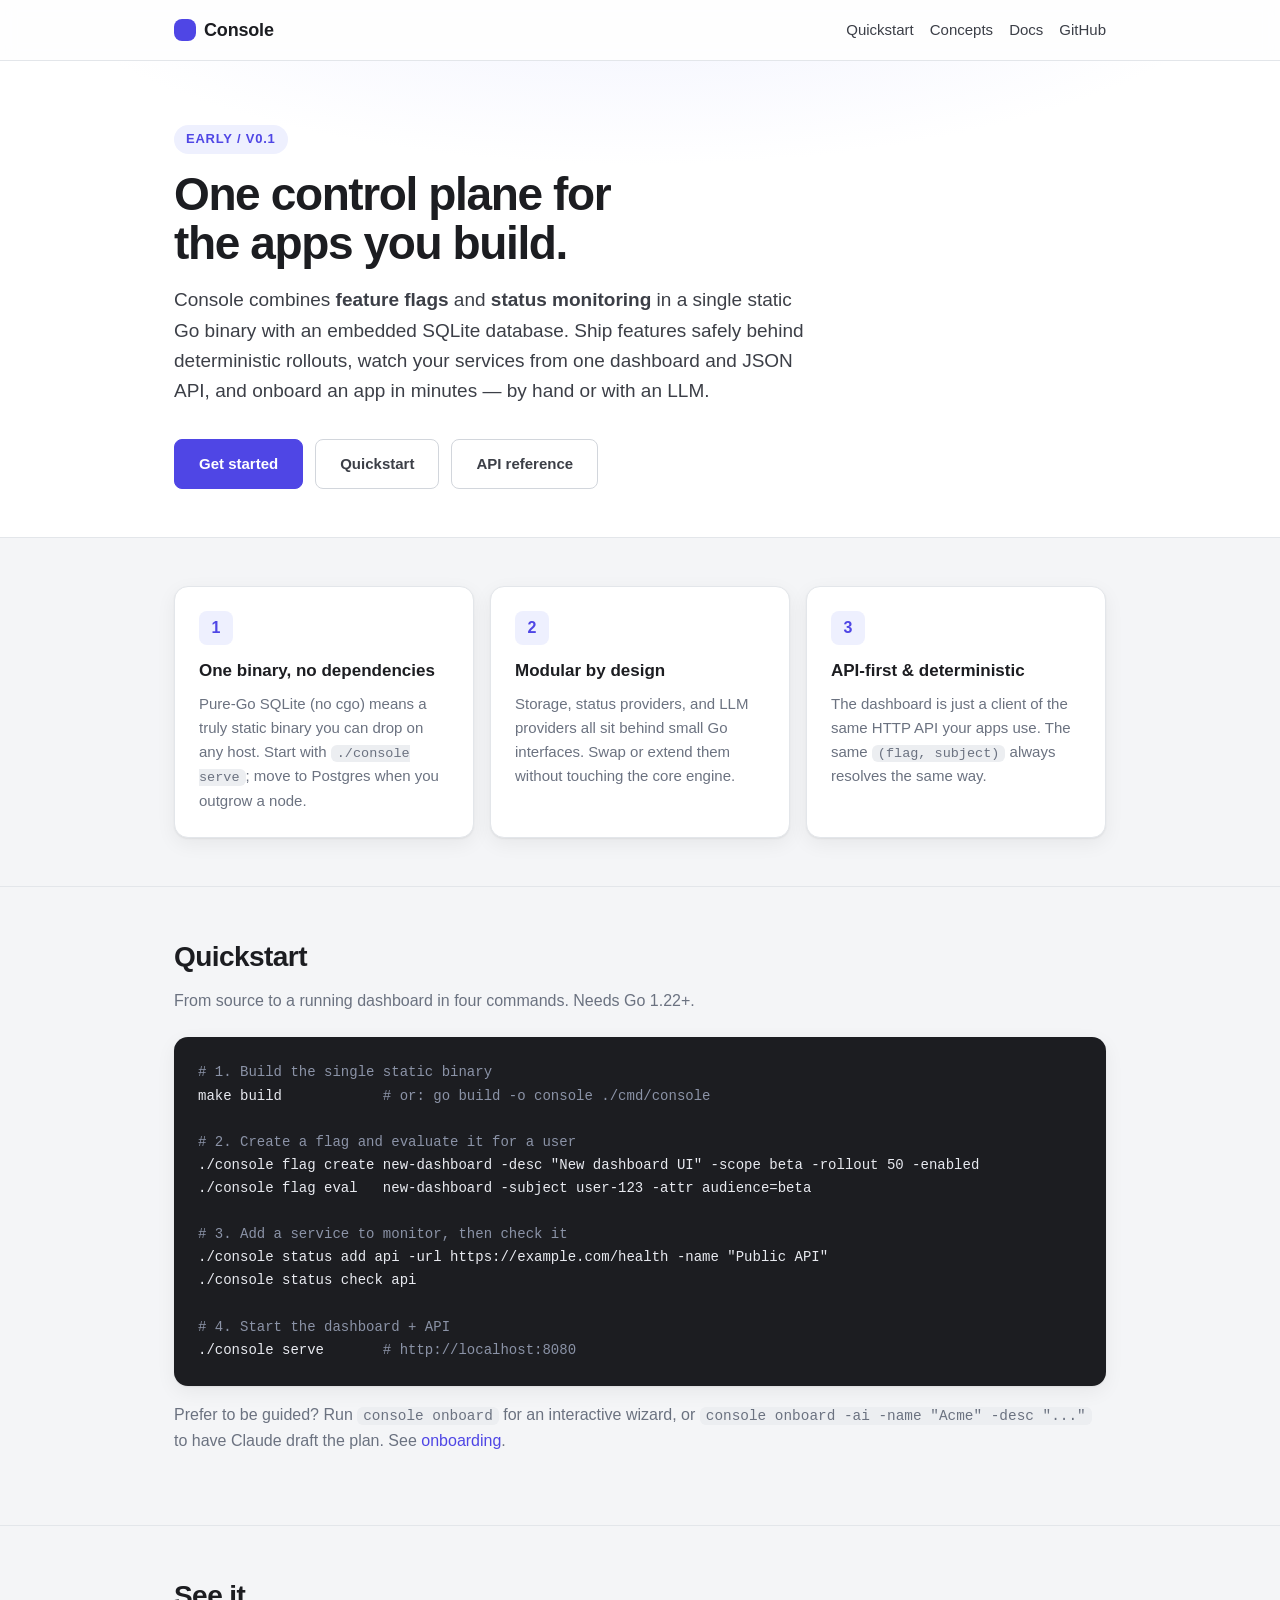
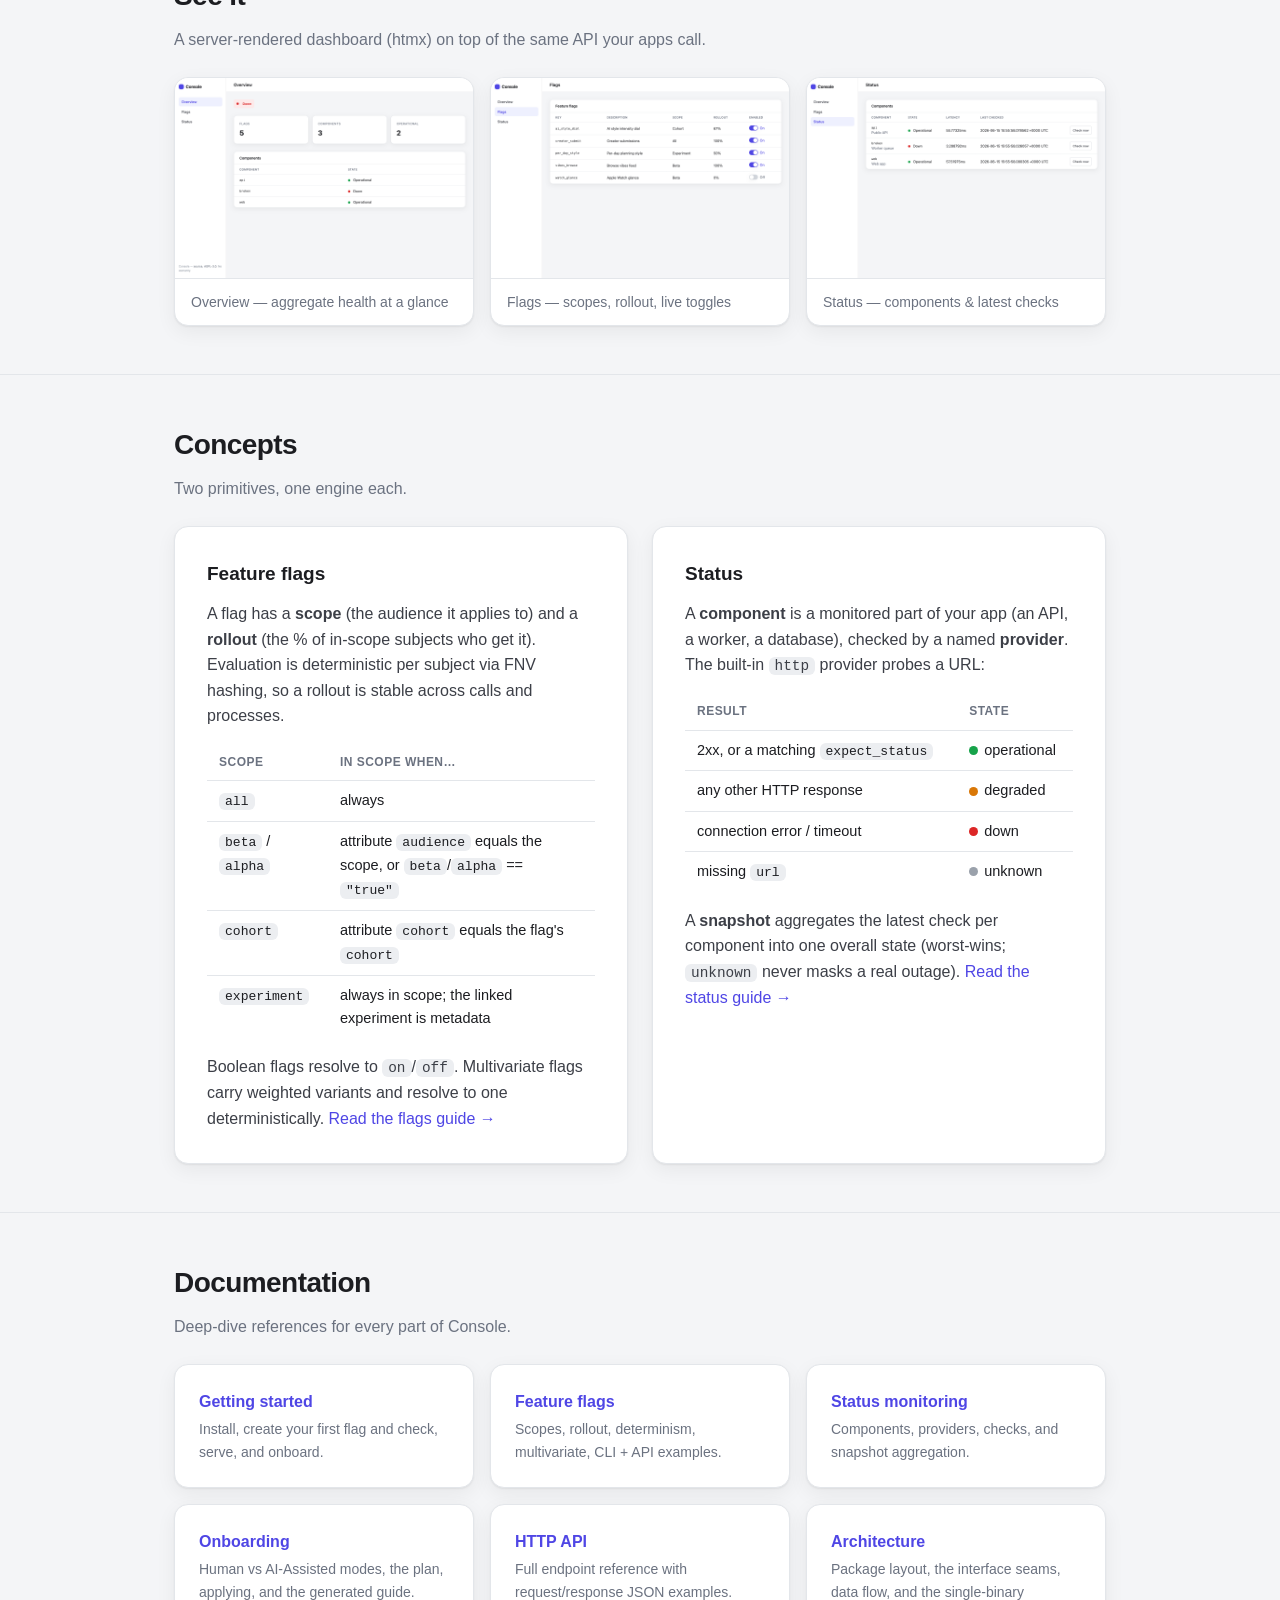
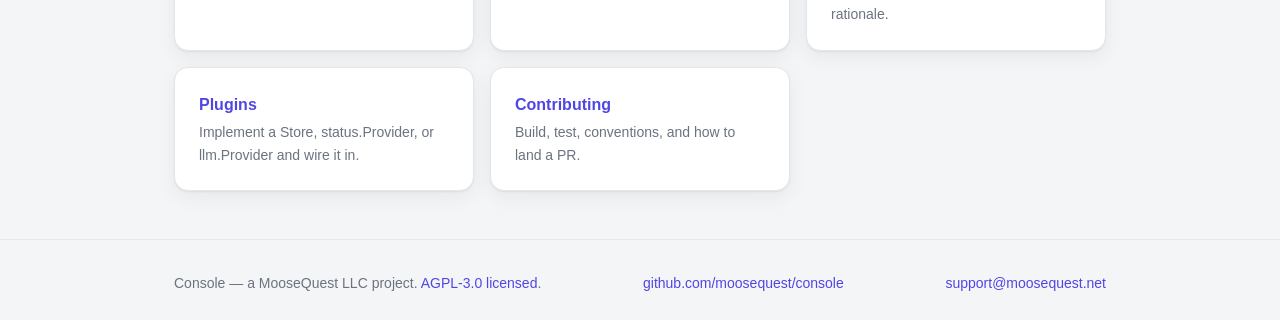
==== docs/index.html @ 2cabd8b0 "Add Heroku/Sentry/webhook/email/OpenAI/Ollama plugins + cross-platform docs Expand the plugin ecosys" ====
<!DOCTYPE html>
<html lang="en">
<head>
  <meta charset="utf-8">
  <meta name="viewport" content="width=device-width, initial-scale=1">
  <title>Console — feature flags + status monitoring in one binary</title>
  <meta name="description" content="Console is a modular, self-hostable Go control plane that combines feature flags and status monitoring in one static binary with embedded SQLite.">
  <link rel="stylesheet" href="assets/docs.css">
</head>
<body>

<header class="topnav">
  <div class="wrap">
    <a class="brand" href="#top"><span class="mark"></span> Console</a>
    <nav>
      <a href="#quickstart">Quickstart</a>
      <a href="#concepts">Concepts</a>
      <a href="#docs">Docs</a>
      <a href="https://github.com/moosequest/console">GitHub</a>
    </nav>
  </div>
</header>

<a id="top"></a>
<section class="hero" style="border-top:none;">
  <div class="wrap">
    <span class="eyebrow">Early / v0.1</span>
    <h1>One control plane for the apps you build.</h1>
    <p class="lede">
      Console combines <strong>feature flags</strong> and <strong>status monitoring</strong> in a single
      static Go binary with an embedded SQLite database. Ship features safely behind deterministic
      rollouts, watch your services from one dashboard and JSON API, and onboard an app in minutes —
      by hand or with an LLM.
    </p>
    <div class="cta">
      <a class="btn primary" href="getting-started.md">Get started</a>
      <a class="btn" href="#quickstart">Quickstart</a>
      <a class="btn" href="api.md">API reference</a>
    </div>
  </div>
</section>

<div class="wrap">
  <div class="props">
    <div class="prop">
      <div class="icon">1</div>
      <h3>One binary, no dependencies</h3>
      <p>Pure-Go SQLite (no cgo) means a truly static binary you can drop on any host. Start with <code>./console serve</code>; move to Postgres when you outgrow a node.</p>
    </div>
    <div class="prop">
      <div class="icon">2</div>
      <h3>Modular by design</h3>
      <p>Storage, status providers, and LLM providers all sit behind small Go interfaces. Swap or extend them without touching the core engine.</p>
    </div>
    <div class="prop">
      <div class="icon">3</div>
      <h3>API-first &amp; deterministic</h3>
      <p>The dashboard is just a client of the same HTTP API your apps use. The same <code>(flag, subject)</code> always resolves the same way.</p>
    </div>
  </div>
</div>

<section id="quickstart">
  <div class="wrap">
    <h2>Quickstart</h2>
    <p class="sub">From source to a running dashboard in four commands. Needs Go 1.22+.</p>
<pre><code><span class="c"># 1. Build the single static binary</span>
make build            <span class="c"># or: go build -o console ./cmd/console</span>

<span class="c"># 2. Create a flag and evaluate it for a user</span>
./console flag create new-dashboard -desc "New dashboard UI" -scope beta -rollout 50 -enabled
./console flag eval   new-dashboard -subject user-123 -attr audience=beta

<span class="c"># 3. Add a service to monitor, then check it</span>
./console status add api -url https://example.com/health -name "Public API"
./console status check api

<span class="c"># 4. Start the dashboard + API</span>
./console serve       <span class="c"># http://localhost:8080</span></code></pre>
    <p class="sub" style="margin-top:var(--c-4);">
      Prefer to be guided? Run <code>console onboard</code> for an interactive wizard, or
      <code>console onboard -ai -name "Acme" -desc "..."</code> to have Claude draft the plan.
      See <a href="onboarding.md">onboarding</a>.
    </p>
  </div>
</section>

<section id="screenshots">
  <div class="wrap">
    <h2>See it</h2>
    <p class="sub">A server-rendered dashboard (htmx) on top of the same API your apps call.</p>
    <div class="shots">
      <figure class="shot" style="margin:0;">
        <img src="assets/overview.png" alt="Console overview dashboard showing the aggregate health snapshot and metrics">
        <figcaption class="cap">Overview — aggregate health at a glance</figcaption>
      </figure>
      <figure class="shot" style="margin:0;">
        <img src="assets/flags.png" alt="Console feature flags page with toggles, scopes, and rollout percentages">
        <figcaption class="cap">Flags — scopes, rollout, live toggles</figcaption>
      </figure>
      <figure class="shot" style="margin:0;">
        <img src="assets/status.png" alt="Console status page listing monitored components and their health states">
        <figcaption class="cap">Status — components &amp; latest checks</figcaption>
      </figure>
    </div>
  </div>
</section>

<section id="concepts">
  <div class="wrap">
    <h2>Concepts</h2>
    <p class="sub">Two primitives, one engine each.</p>
    <div class="concepts">
      <div class="concept">
        <h3>Feature flags</h3>
        <p>
          A flag has a <strong>scope</strong> (the audience it applies to) and a
          <strong>rollout</strong> (the % of in-scope subjects who get it). Evaluation is
          deterministic per subject via FNV hashing, so a rollout is stable across calls and processes.
        </p>
        <table>
          <thead><tr><th>Scope</th><th>In scope when…</th></tr></thead>
          <tbody>
            <tr><td><code>all</code></td><td>always</td></tr>
            <tr><td><code>beta</code> / <code>alpha</code></td><td>attribute <code>audience</code> equals the scope, or <code>beta</code>/<code>alpha</code> == <code>"true"</code></td></tr>
            <tr><td><code>cohort</code></td><td>attribute <code>cohort</code> equals the flag's <code>cohort</code></td></tr>
            <tr><td><code>experiment</code></td><td>always in scope; the linked experiment is metadata</td></tr>
          </tbody>
        </table>
        <p style="margin-top:var(--c-4);margin-bottom:0;">
          Boolean flags resolve to <code>on</code>/<code>off</code>. Multivariate flags carry weighted
          variants and resolve to one deterministically. <a href="flags.md">Read the flags guide →</a>
        </p>
      </div>
      <div class="concept">
        <h3>Status</h3>
        <p>
          A <strong>component</strong> is a monitored part of your app (an API, a worker, a database),
          checked by a named <strong>provider</strong>. The built-in <code>http</code> provider probes a URL:
        </p>
        <table>
          <thead><tr><th>Result</th><th>State</th></tr></thead>
          <tbody>
            <tr><td>2xx, or a matching <code>expect_status</code></td><td><span class="dot op"></span>operational</td></tr>
            <tr><td>any other HTTP response</td><td><span class="dot deg"></span>degraded</td></tr>
            <tr><td>connection error / timeout</td><td><span class="dot down"></span>down</td></tr>
            <tr><td>missing <code>url</code></td><td><span class="dot unk"></span>unknown</td></tr>
          </tbody>
        </table>
        <p style="margin-top:var(--c-4);margin-bottom:0;">
          A <strong>snapshot</strong> aggregates the latest check per component into one overall state
          (worst-wins; <code>unknown</code> never masks a real outage).
          <a href="status.md">Read the status guide →</a>
        </p>
      </div>
    </div>
  </div>
</section>

<section id="docs">
  <div class="wrap">
    <h2>Documentation</h2>
    <p class="sub">Deep-dive references for every part of Console.</p>
    <div class="docgrid">
      <a class="doccard" href="getting-started.md"><h3>Getting started</h3><p>Install, create your first flag and check, serve, and onboard.</p></a>
      <a class="doccard" href="flags.md"><h3>Feature flags</h3><p>Scopes, rollout, determinism, multivariate, CLI + API examples.</p></a>
      <a class="doccard" href="status.md"><h3>Status monitoring</h3><p>Components, providers, checks, and snapshot aggregation.</p></a>
      <a class="doccard" href="onboarding.md"><h3>Onboarding</h3><p>Human vs AI-Assisted modes, the plan, applying, and the generated guide.</p></a>
      <a class="doccard" href="api.md"><h3>HTTP API</h3><p>Full endpoint reference with request/response JSON examples.</p></a>
      <a class="doccard" href="architecture.md"><h3>Architecture</h3><p>Package layout, the interface seams, data flow, and the single-binary rationale.</p></a>
      <a class="doccard" href="plugins.md"><h3>Plugins</h3><p>Implement a Store, status.Provider, or llm.Provider and wire it in.</p></a>
      <a class="doccard" href="../CONTRIBUTING.md"><h3>Contributing</h3><p>Build, test, conventions, and how to land a PR.</p></a>
    </div>
  </div>
</section>

<footer>
  <div class="wrap">
    <span>Console — a MooseQuest LLC project. <a href="https://github.com/moosequest/console/blob/main/LICENSE">AGPL-3.0 licensed</a>.</span>
    <span><a href="https://github.com/moosequest/console">github.com/moosequest/console</a></span>
    <span><a href="mailto:support@moosequest.net">support@moosequest.net</a></span>
  </div>
</footer>

</body>
</html>
---- docs/assets/docs.css ----
/* Console documentation site styles.
   Design tokens mirror internal/web/static/console.css (the app itself), so the
   docs site reads as the same product: neutral canvas, restrained indigo accent. */

:root {
  /* neutral ramp */
  --c-ink:        #1c1d21;
  --c-ink-2:      #3c3f47;
  --c-muted:      #6b7280;
  --c-faint:      #9aa1ab;
  --c-line:       #e3e6ea;
  --c-line-2:     #d2d6dc;
  --c-surface:    #ffffff;
  --c-canvas:     #f4f5f7;
  --c-canvas-2:   #eceef1;

  /* accents — used sparingly */
  --c-primary:    #4f46e5;   /* indigo */
  --c-primary-50: #eef0fe;
  --c-anchor:     #0f766e;   /* teal */
  --c-anchor-50:  #e6f3f1;
  --c-discover:   #d97706;   /* amber */
  --c-discover-50:#fdf3e3;
  --c-danger:     #dc2626;
  --c-ok:         #16a34a;

  /* type */
  --c-font: -apple-system, BlinkMacSystemFont, "SF Pro Text", "Segoe UI", Roboto, Helvetica, Arial, sans-serif;
  --c-mono: ui-monospace, SFMono-Regular, "SF Mono", Menlo, Consolas, monospace;

  /* radii + shadow */
  --c-r-sm: 8px;
  --c-r:    14px;
  --c-r-lg: 22px;
  --c-shadow:    0 1px 2px rgba(16,18,23,.06), 0 6px 20px rgba(16,18,23,.06);
  --c-shadow-lg: 0 10px 40px rgba(16,18,23,.16);

  /* spacing scale */
  --c-1: 4px; --c-2: 8px; --c-3: 12px; --c-4: 16px;
  --c-5: 24px; --c-6: 32px; --c-7: 48px; --c-8: 64px;
}

* { box-sizing: border-box; }

html { scroll-behavior: smooth; }

body {
  margin: 0;
  font-family: var(--c-font);
  color: var(--c-ink);
  background: var(--c-canvas);
  font-size: 16px;
  line-height: 1.6;
  -webkit-font-smoothing: antialiased;
}

a { color: var(--c-primary); text-decoration: none; }
a:hover { text-decoration: underline; }

.wrap { max-width: 980px; margin: 0 auto; padding: 0 var(--c-5); }

/* ---- top nav ---- */

.topnav {
  position: sticky;
  top: 0;
  z-index: 10;
  background: rgba(255,255,255,.86);
  backdrop-filter: saturate(180%) blur(8px);
  border-bottom: 1px solid var(--c-line);
}

.topnav .wrap {
  display: flex;
  align-items: center;
  gap: var(--c-5);
  height: 60px;
}

.brand {
  font-weight: 700;
  font-size: 18px;
  letter-spacing: -0.01em;
  display: flex;
  align-items: center;
  gap: var(--c-2);
  color: var(--c-ink);
}
.brand:hover { text-decoration: none; }

.brand .mark {
  width: 22px;
  height: 22px;
  border-radius: var(--c-r-sm);
  background: var(--c-primary);
}

.topnav nav {
  margin-left: auto;
  display: flex;
  gap: var(--c-4);
  font-size: 15px;
  font-weight: 500;
}
.topnav nav a { color: var(--c-ink-2); }

/* ---- hero ---- */

.hero {
  padding: var(--c-8) 0 var(--c-7);
  border-bottom: 1px solid var(--c-line);
  background:
    radial-gradient(900px 320px at 50% -120px, var(--c-primary-50), transparent 70%),
    var(--c-surface);
}

.hero .eyebrow {
  display: inline-block;
  font-size: 13px;
  font-weight: 600;
  text-transform: uppercase;
  letter-spacing: 0.06em;
  color: var(--c-primary);
  background: var(--c-primary-50);
  padding: var(--c-1) var(--c-3);
  border-radius: 999px;
  margin-bottom: var(--c-4);
}

.hero h1 {
  font-size: 46px;
  line-height: 1.08;
  letter-spacing: -0.03em;
  margin: 0 0 var(--c-4);
  max-width: 18ch;
}

.hero .lede {
  font-size: 19px;
  color: var(--c-ink-2);
  max-width: 60ch;
  margin: 0 0 var(--c-6);
}

.cta {
  display: flex;
  flex-wrap: wrap;
  gap: var(--c-3);
}

.btn {
  display: inline-flex;
  align-items: center;
  gap: var(--c-2);
  padding: var(--c-3) var(--c-5);
  border-radius: var(--c-r-sm);
  font-weight: 600;
  font-size: 15px;
  border: 1px solid var(--c-line-2);
  background: var(--c-surface);
  color: var(--c-ink-2);
  cursor: pointer;
}
.btn:hover { background: var(--c-canvas-2); text-decoration: none; }
.btn.primary { background: var(--c-primary); border-color: var(--c-primary); color: #fff; }
.btn.primary:hover { background: #4338ca; }

/* ---- value props ---- */

.props {
  display: grid;
  grid-template-columns: repeat(auto-fit, minmax(240px, 1fr));
  gap: var(--c-4);
  padding: var(--c-7) 0;
}

.prop {
  background: var(--c-surface);
  border: 1px solid var(--c-line);
  border-radius: var(--c-r);
  box-shadow: var(--c-shadow);
  padding: var(--c-5);
}
.prop h3 { margin: 0 0 var(--c-2); font-size: 17px; }
.prop p { margin: 0; color: var(--c-muted); font-size: 15px; }
.prop .icon {
  width: 34px; height: 34px;
  border-radius: var(--c-r-sm);
  background: var(--c-primary-50);
  color: var(--c-primary);
  display: grid; place-items: center;
  font-weight: 700;
  margin-bottom: var(--c-3);
}

/* ---- section scaffolding ---- */

section { padding: var(--c-7) 0; border-top: 1px solid var(--c-line); }
section > .wrap > h2 {
  font-size: 28px;
  letter-spacing: -0.02em;
  margin: 0 0 var(--c-2);
}
section > .wrap > .sub {
  color: var(--c-muted);
  margin: 0 0 var(--c-5);
  font-size: 16px;
}

/* ---- code blocks ---- */

pre {
  background: var(--c-ink);
  color: #e8eaf0;
  border-radius: var(--c-r);
  padding: var(--c-5);
  overflow-x: auto;
  font-family: var(--c-mono);
  font-size: 14px;
  line-height: 1.65;
  box-shadow: var(--c-shadow);
}
pre .c { color: #8b93a7; }      /* comment */
pre .p { color: #a5b4fc; }      /* prompt / accent */
code {
  font-family: var(--c-mono);
  font-size: 0.9em;
  background: var(--c-canvas-2);
  padding: 1px 6px;
  border-radius: 6px;
}
pre code { background: none; padding: 0; font-size: inherit; }

/* ---- screenshots ---- */

.shots {
  display: grid;
  grid-template-columns: repeat(3, 1fr);
  gap: var(--c-4);
}
.shot {
  background: var(--c-surface);
  border: 1px solid var(--c-line);
  border-radius: var(--c-r);
  box-shadow: var(--c-shadow);
  overflow: hidden;
}
.shot img { display: block; width: 100%; height: auto; border-bottom: 1px solid var(--c-line); }
.shot .cap { padding: var(--c-3) var(--c-4); font-size: 14px; color: var(--c-muted); }

/* ---- concept cards ---- */

.concepts { display: grid; grid-template-columns: 1fr 1fr; gap: var(--c-5); }
.concept {
  background: var(--c-surface);
  border: 1px solid var(--c-line);
  border-radius: var(--c-r);
  box-shadow: var(--c-shadow);
  padding: var(--c-6);
}
.concept h3 { margin: 0 0 var(--c-3); font-size: 19px; }
.concept p { color: var(--c-ink-2); margin: 0 0 var(--c-4); }

table {
  width: 100%;
  border-collapse: collapse;
  font-size: 14.5px;
}
th, td {
  text-align: left;
  padding: var(--c-2) var(--c-3);
  border-bottom: 1px solid var(--c-line);
  vertical-align: top;
}
th {
  color: var(--c-muted);
  font-size: 12px;
  text-transform: uppercase;
  letter-spacing: 0.04em;
  font-weight: 600;
}
tr:last-child td { border-bottom: none; }

.dot { display:inline-block; width:9px; height:9px; border-radius:50%; margin-right:6px; vertical-align: middle; }
.dot.op { background: var(--c-ok); }
.dot.deg { background: var(--c-discover); }
.dot.down { background: var(--c-danger); }
.dot.unk { background: var(--c-faint); }

/* ---- docs / TOC grid ---- */

.docgrid {
  display: grid;
  grid-template-columns: repeat(auto-fit, minmax(260px, 1fr));
  gap: var(--c-4);
}
.doccard {
  display: block;
  background: var(--c-surface);
  border: 1px solid var(--c-line);
  border-radius: var(--c-r);
  box-shadow: var(--c-shadow);
  padding: var(--c-5);
  color: var(--c-ink);
}
.doccard:hover { border-color: var(--c-primary); text-decoration: none; box-shadow: var(--c-shadow-lg); }
.doccard h3 { margin: 0 0 var(--c-1); font-size: 16px; color: var(--c-primary); }
.doccard p { margin: 0; color: var(--c-muted); font-size: 14px; }

/* ---- footer ---- */

footer {
  border-top: 1px solid var(--c-line);
  padding: var(--c-6) 0;
  color: var(--c-muted);
  font-size: 14px;
}
footer .wrap { display: flex; justify-content: space-between; flex-wrap: wrap; gap: var(--c-3); }

@media (max-width: 760px) {
  .hero h1 { font-size: 34px; }
  .shots { grid-template-columns: 1fr; }
  .concepts { grid-template-columns: 1fr; }
  .topnav nav { display: none; }
}
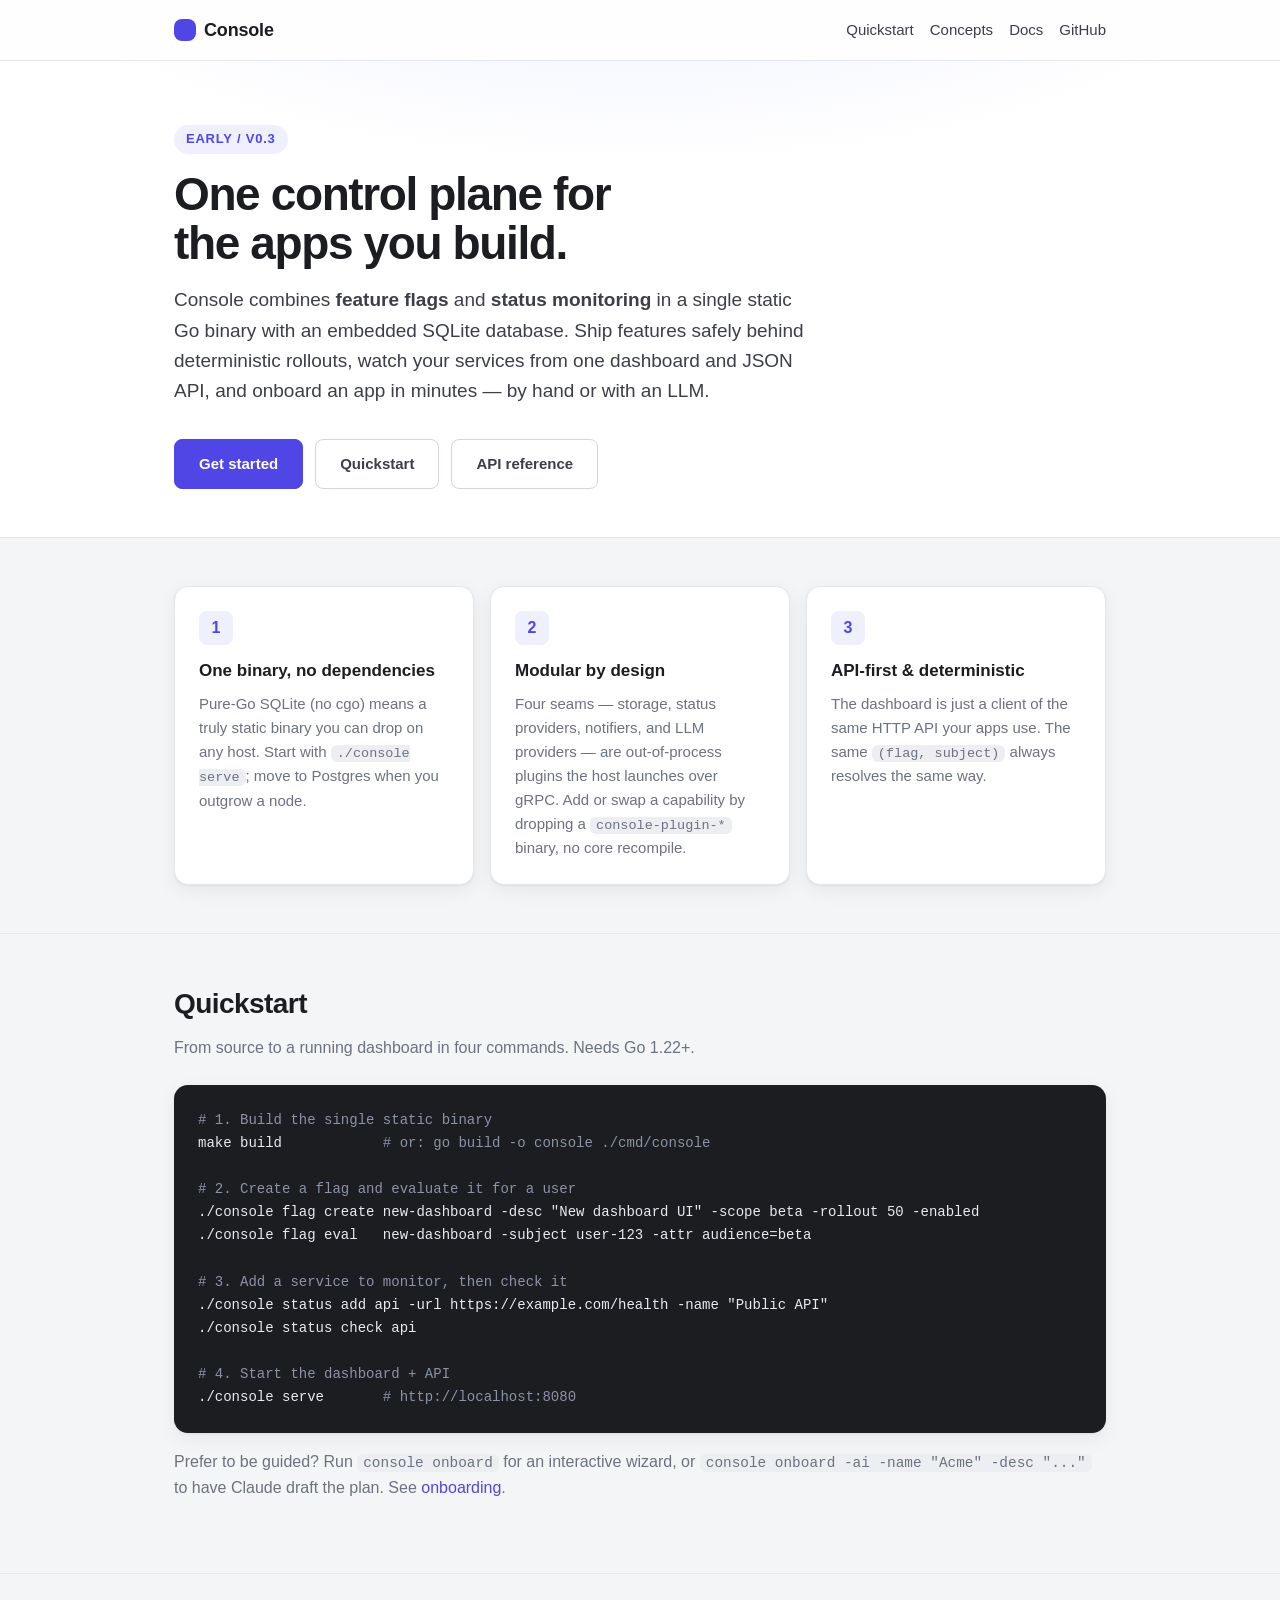
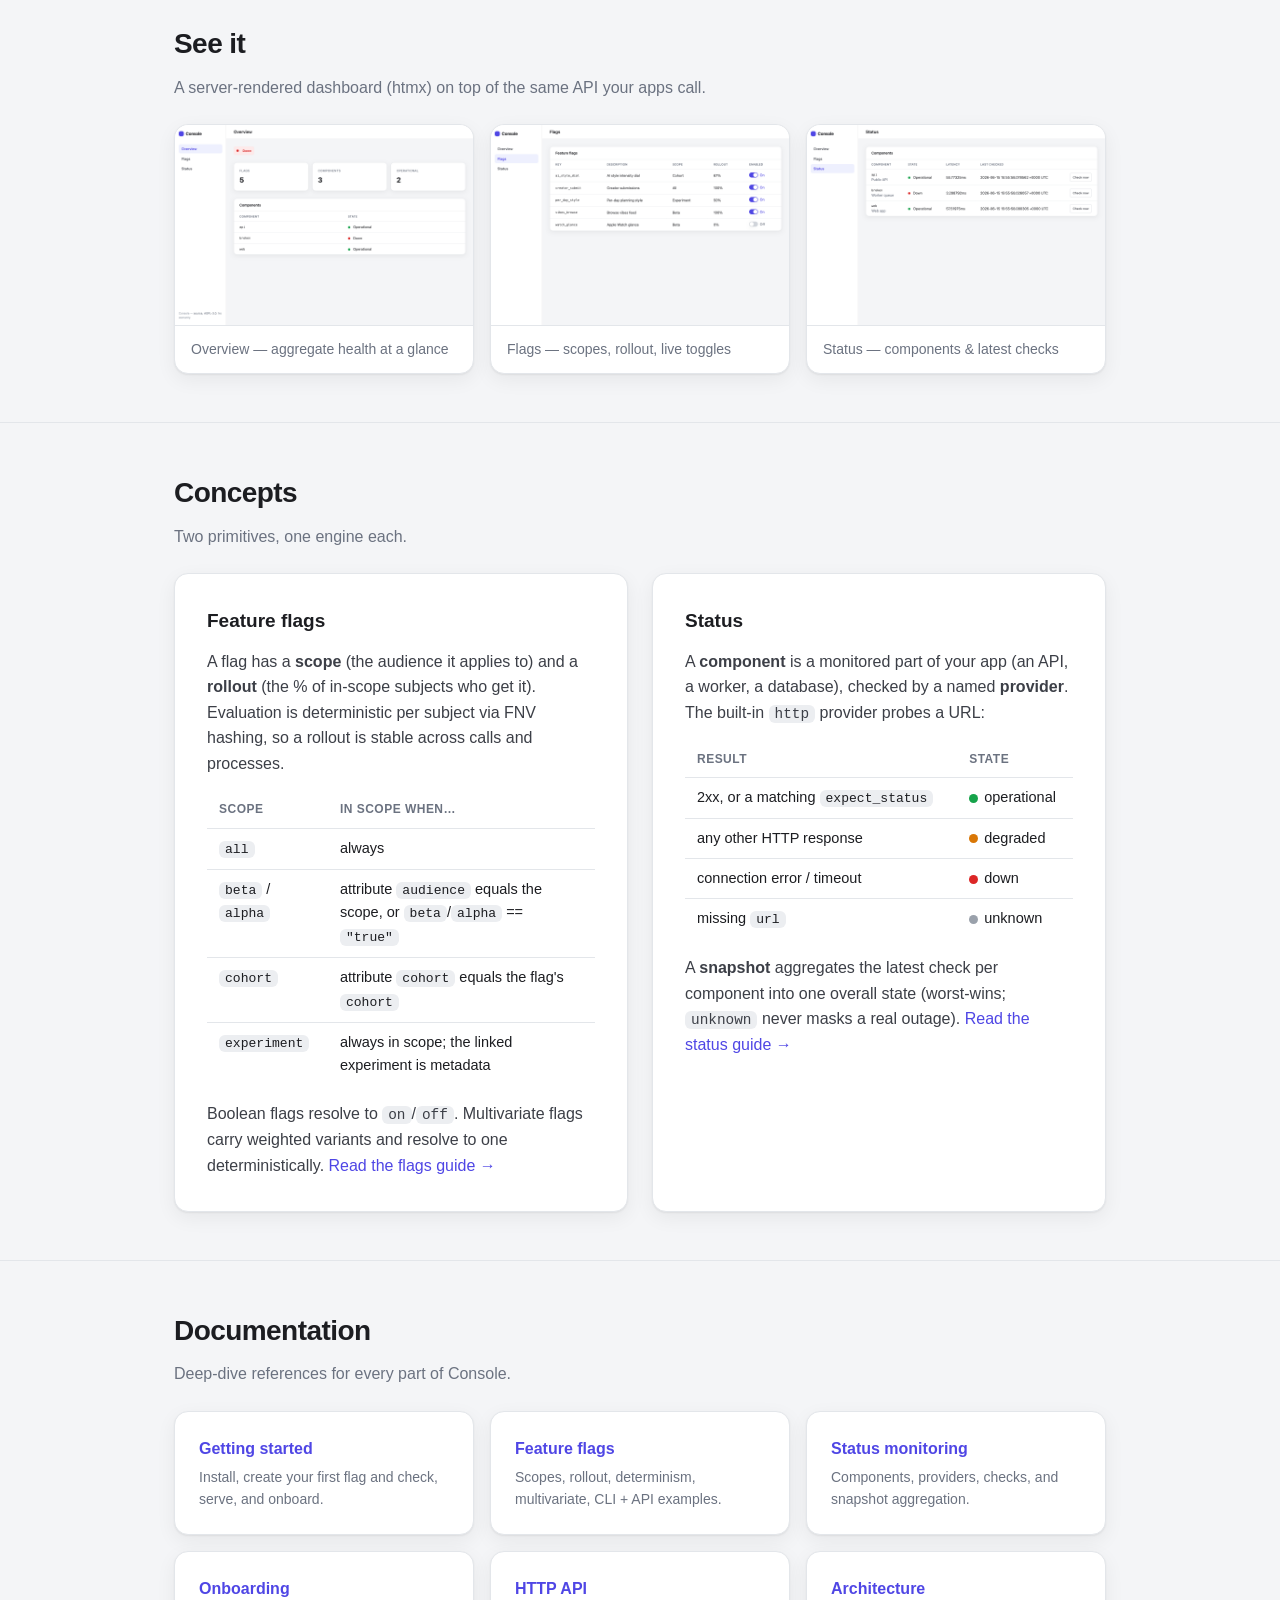
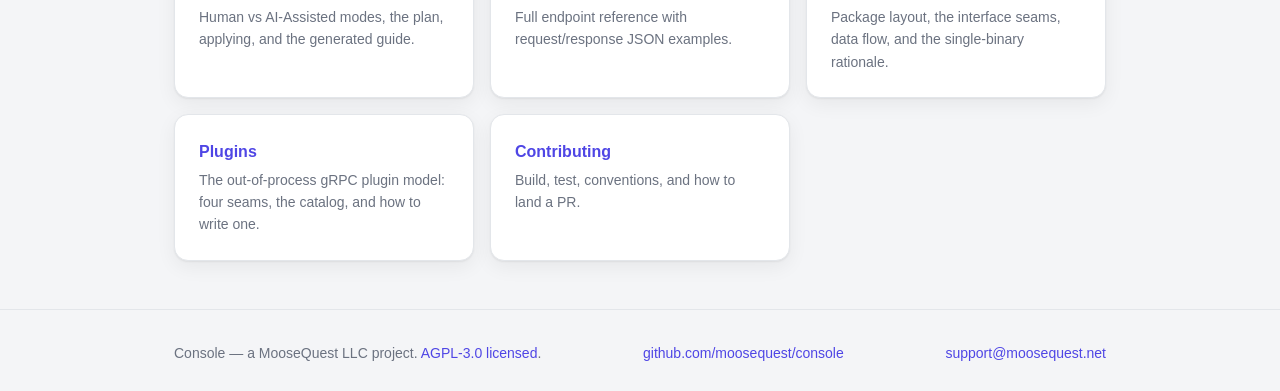
==== commit 6aafbd36: "v0.3.1: cleanup, version fix, security header, Go floor, action bumps - main: accurate version (stam" ====
--- a/docs/index.html
+++ b/docs/index.html
@@ -24,7 +24,7 @@
 <a id="top"></a>
 <section class="hero" style="border-top:none;">
   <div class="wrap">
-    <span class="eyebrow">Early / v0.1</span>
+    <span class="eyebrow">Early / v0.3</span>
     <h1>One control plane for the apps you build.</h1>
     <p class="lede">
       Console combines <strong>feature flags</strong> and <strong>status monitoring</strong> in a single
@@ -50,7 +50,7 @@
     <div class="prop">
       <div class="icon">2</div>
       <h3>Modular by design</h3>
-      <p>Storage, status providers, and LLM providers all sit behind small Go interfaces. Swap or extend them without touching the core engine.</p>
+      <p>Four seams — storage, status providers, notifiers, and LLM providers — are out-of-process plugins the host launches over gRPC. Add or swap a capability by dropping a <code>console-plugin-*</code> binary, no core recompile.</p>
     </div>
     <div class="prop">
       <div class="icon">3</div>
@@ -168,7 +168,7 @@
       <a class="doccard" href="onboarding.md"><h3>Onboarding</h3><p>Human vs AI-Assisted modes, the plan, applying, and the generated guide.</p></a>
       <a class="doccard" href="api.md"><h3>HTTP API</h3><p>Full endpoint reference with request/response JSON examples.</p></a>
       <a class="doccard" href="architecture.md"><h3>Architecture</h3><p>Package layout, the interface seams, data flow, and the single-binary rationale.</p></a>
-      <a class="doccard" href="plugins.md"><h3>Plugins</h3><p>Implement a Store, status.Provider, or llm.Provider and wire it in.</p></a>
+      <a class="doccard" href="plugins-architecture.md"><h3>Plugins</h3><p>The out-of-process gRPC plugin model: four seams, the catalog, and how to write one.</p></a>
       <a class="doccard" href="../CONTRIBUTING.md"><h3>Contributing</h3><p>Build, test, conventions, and how to land a PR.</p></a>
     </div>
   </div>
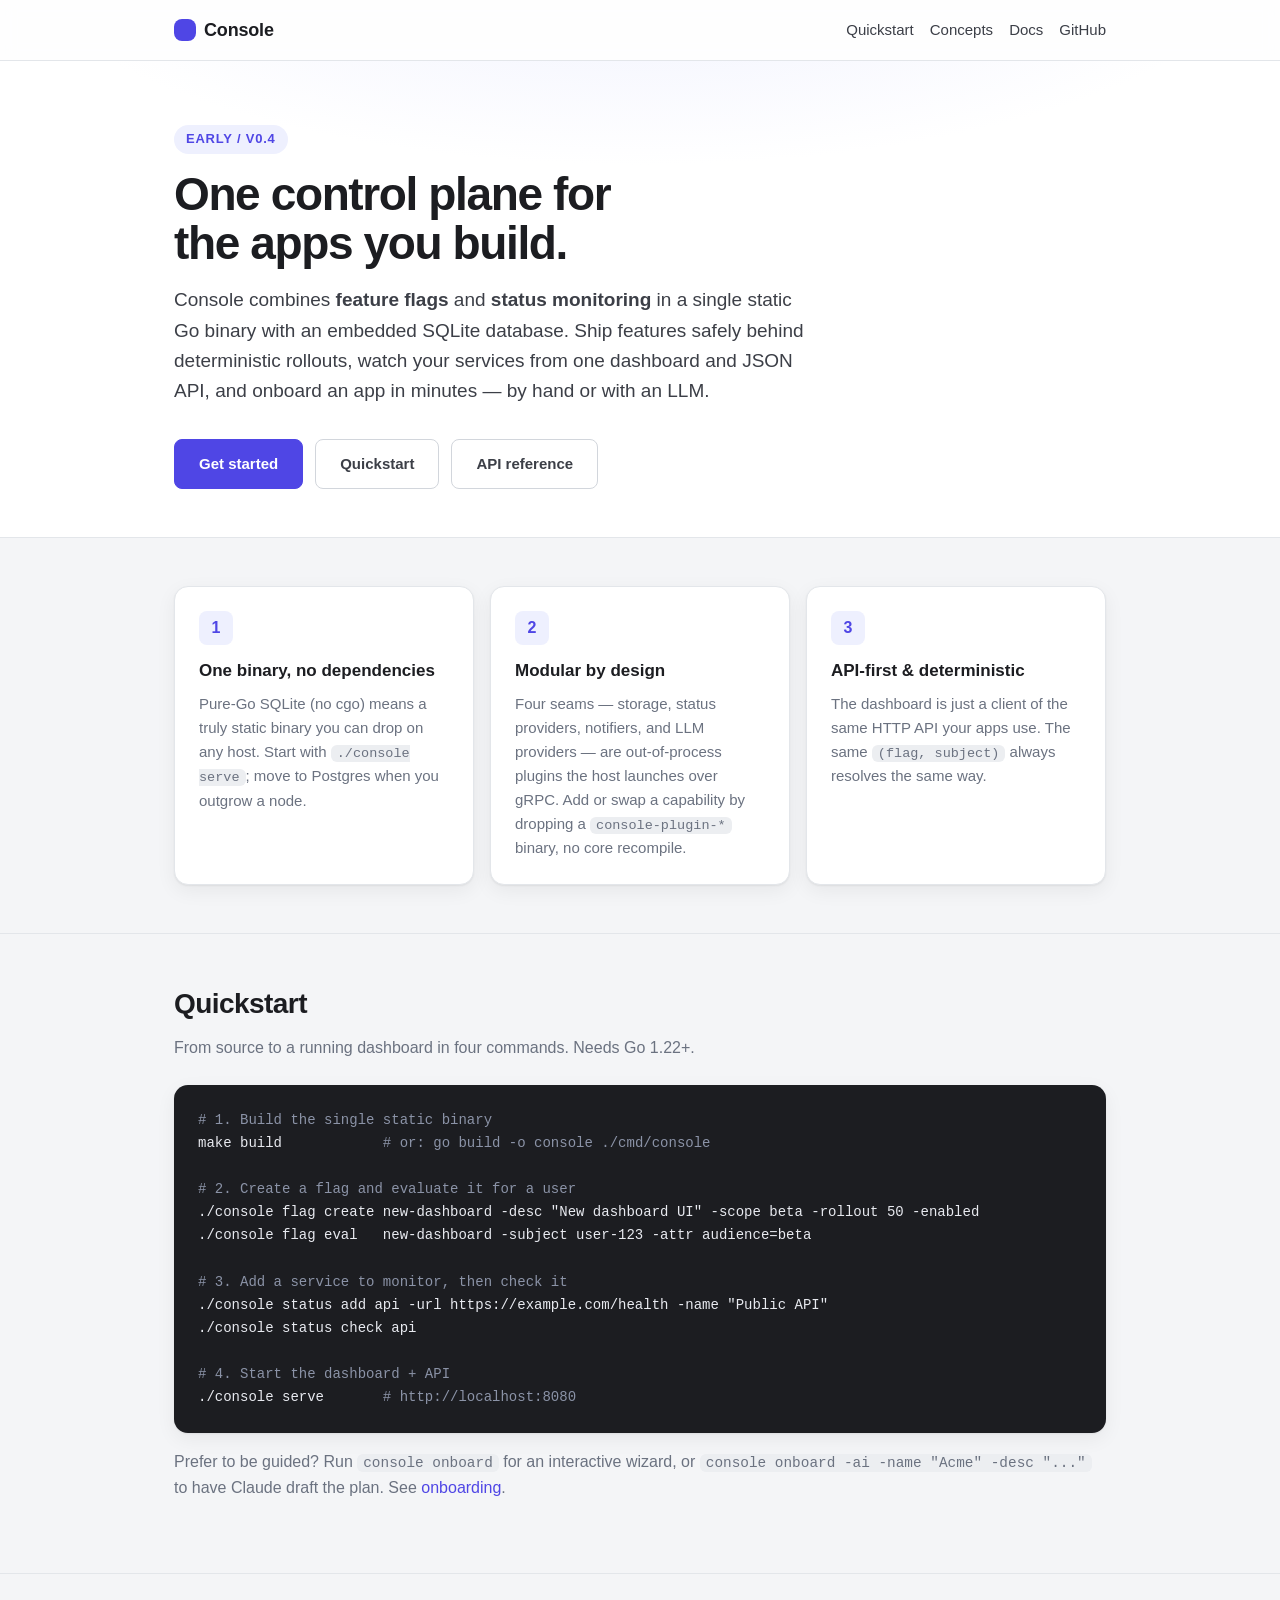
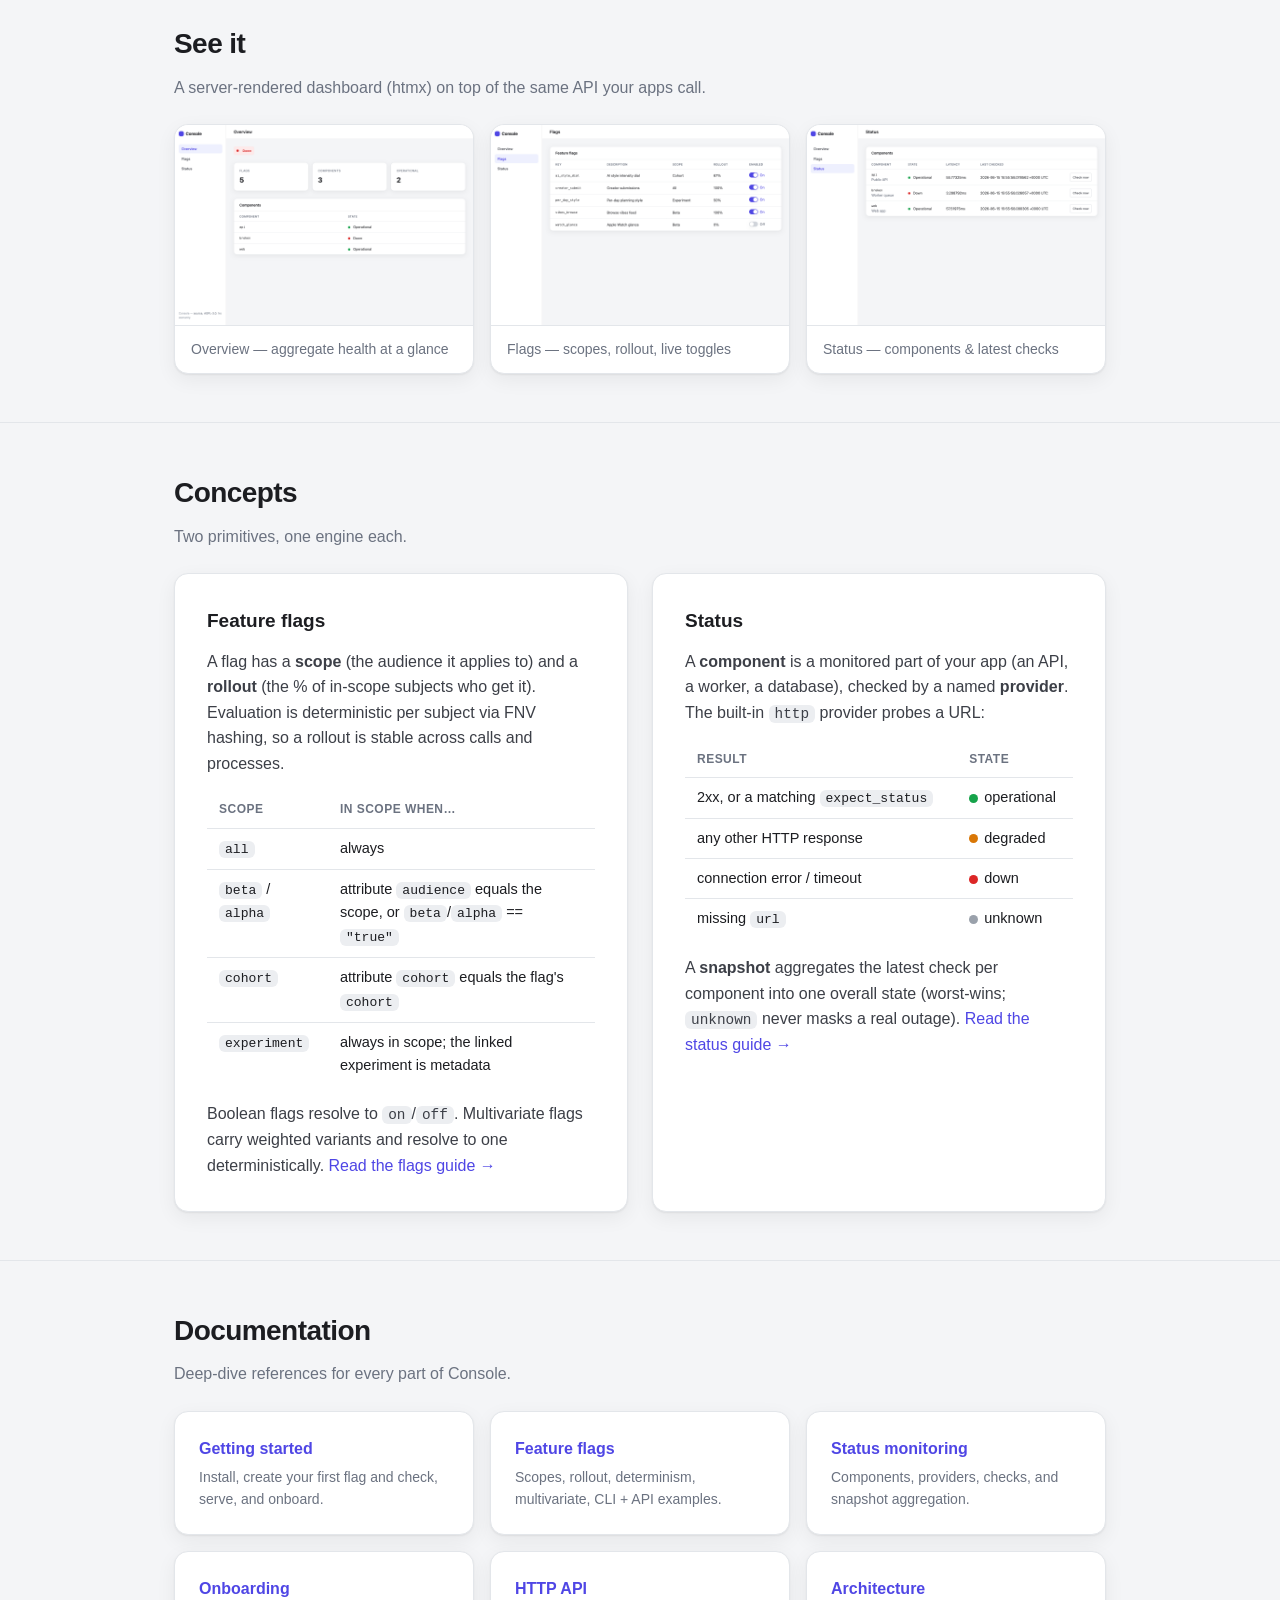
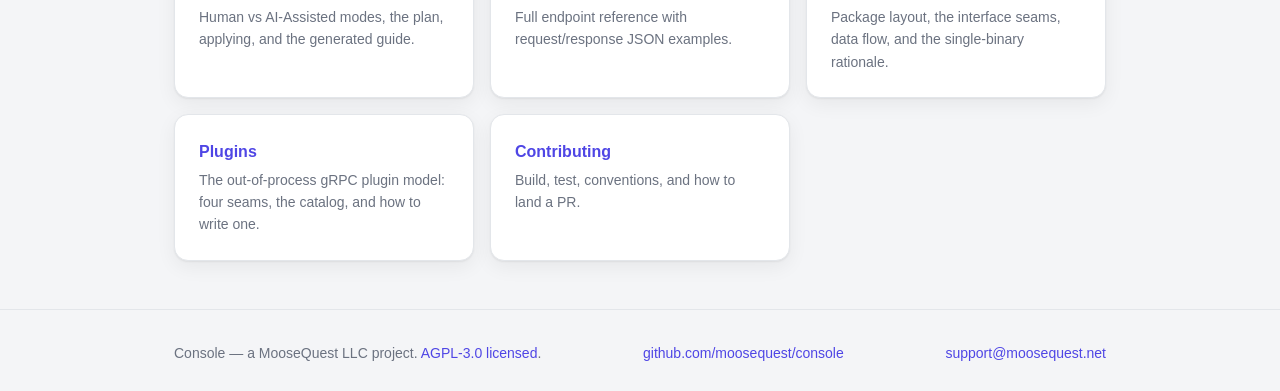
==== commit 5516216d: "Release v0.4.0 Promote the Unreleased notifier work (Discord + PagerDuty) to v0.4.0: bump the releas" ====
--- a/docs/index.html
+++ b/docs/index.html
@@ -24,7 +24,7 @@
 <a id="top"></a>
 <section class="hero" style="border-top:none;">
   <div class="wrap">
-    <span class="eyebrow">Early / v0.3</span>
+    <span class="eyebrow">Early / v0.4</span>
     <h1>One control plane for the apps you build.</h1>
     <p class="lede">
       Console combines <strong>feature flags</strong> and <strong>status monitoring</strong> in a single
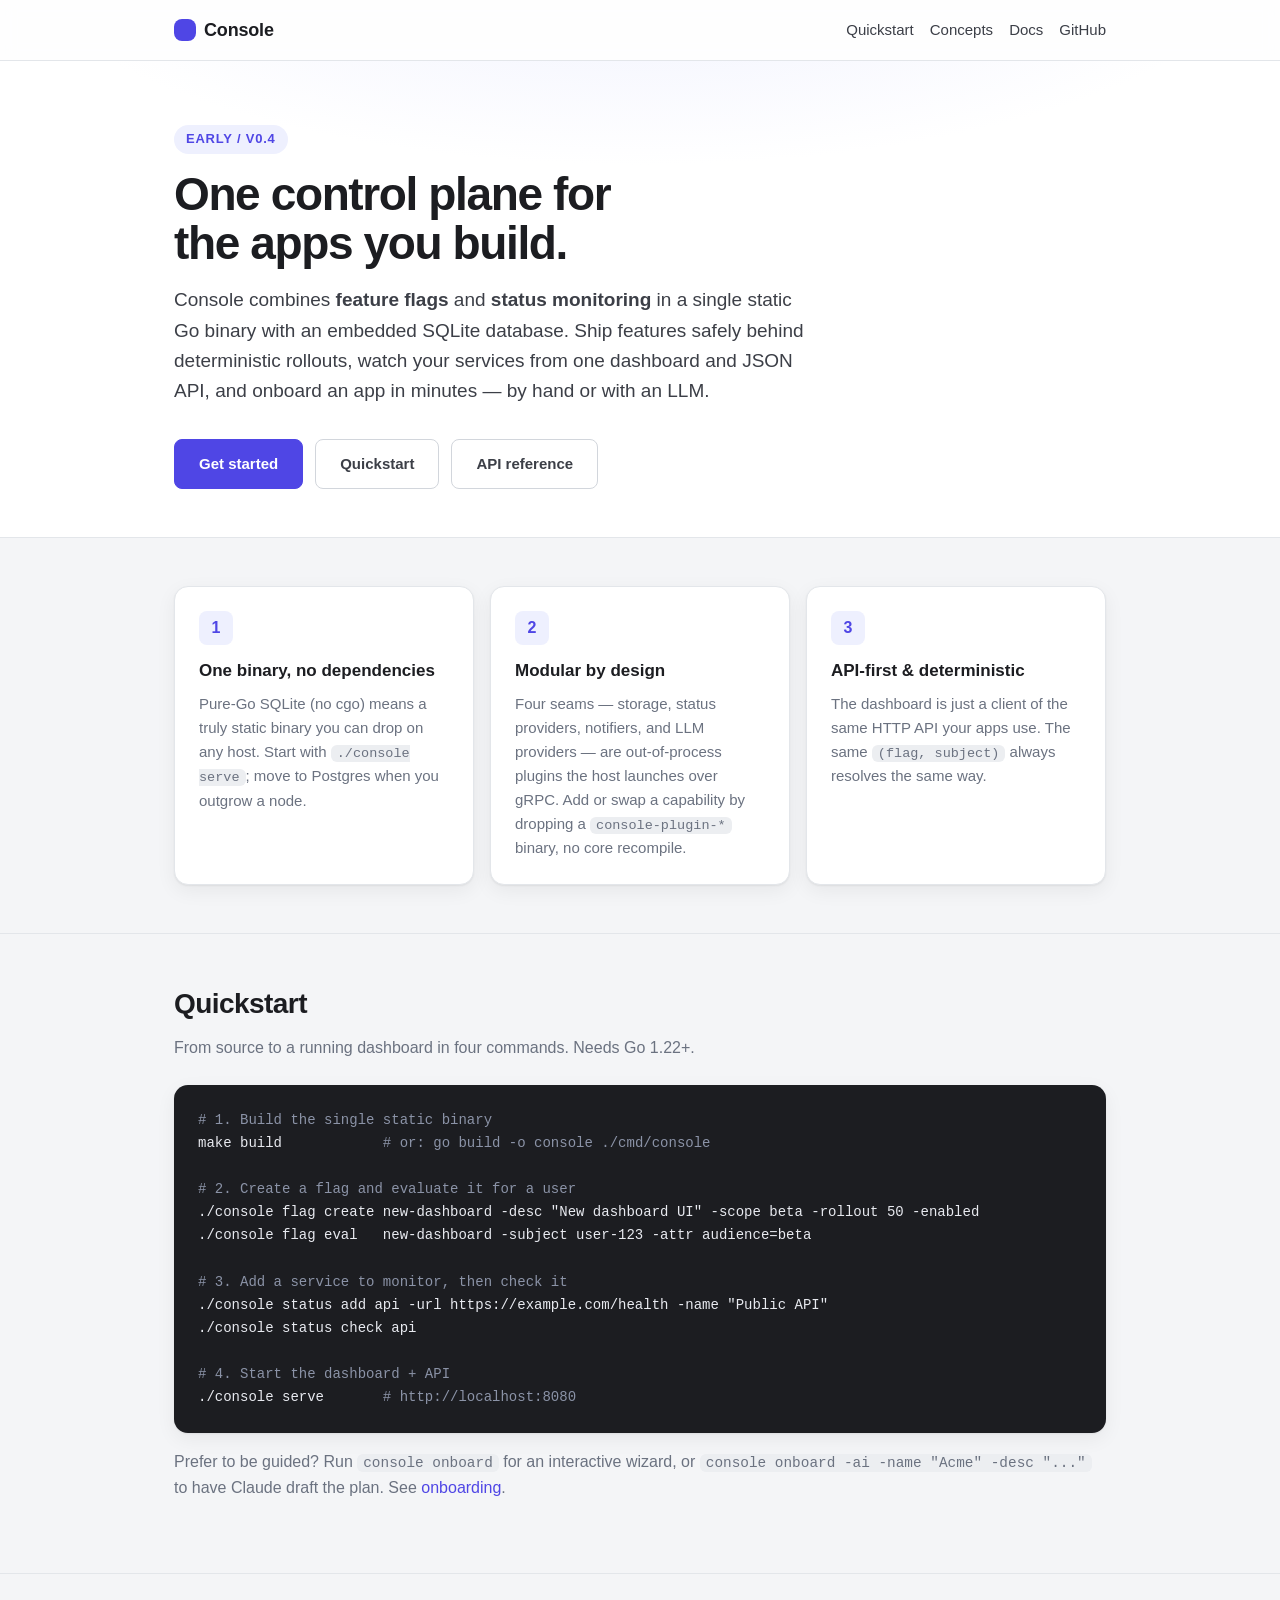
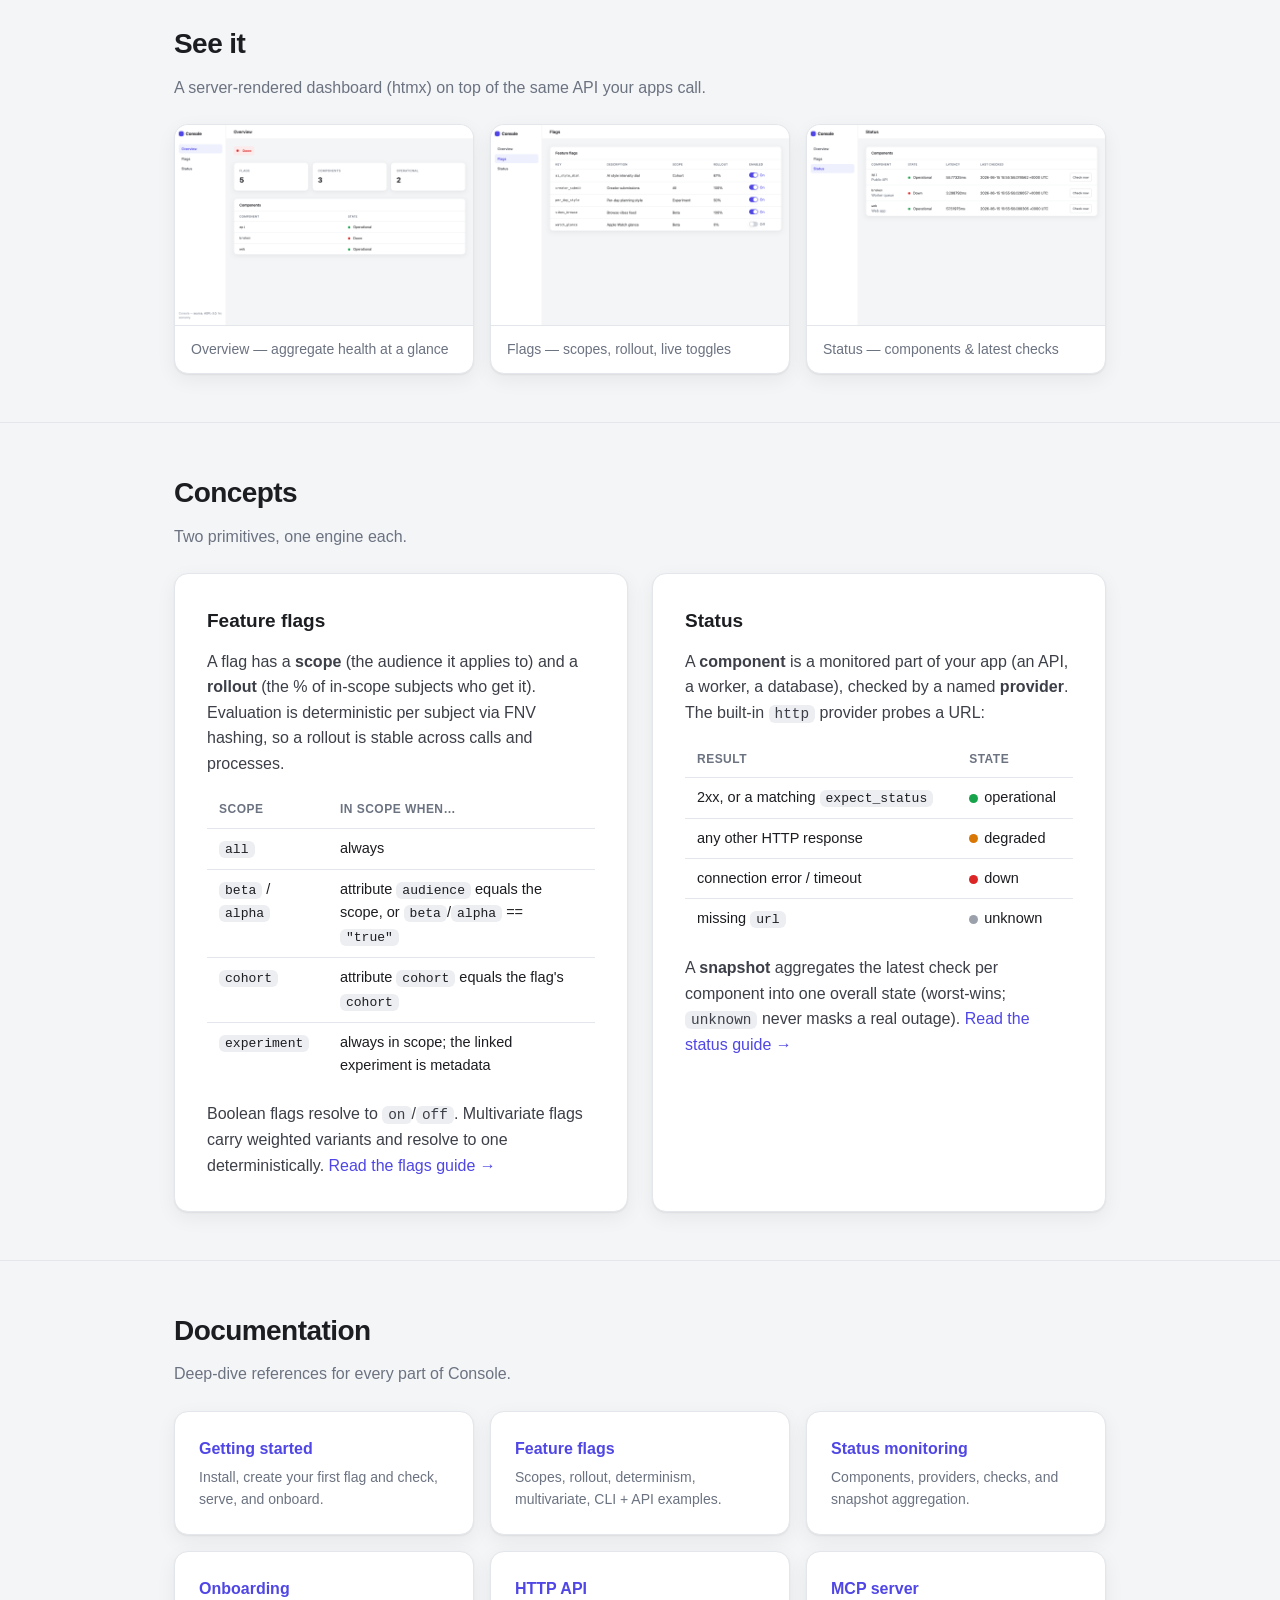
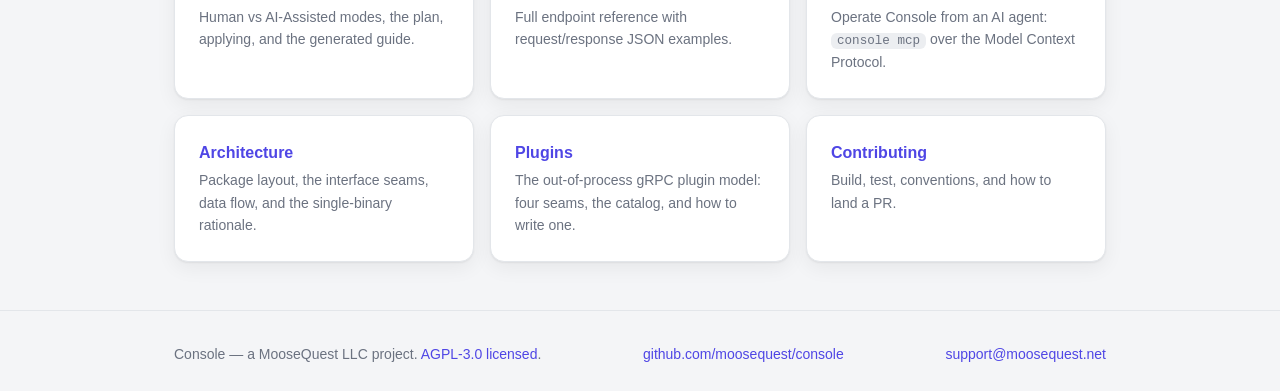
==== commit 509b9221: "Add MCP server: console mcp subcommand for AI agents Console now speaks the Model Context Protocol o" ====
--- a/docs/index.html
+++ b/docs/index.html
@@ -167,6 +167,7 @@
       <a class="doccard" href="status.md"><h3>Status monitoring</h3><p>Components, providers, checks, and snapshot aggregation.</p></a>
       <a class="doccard" href="onboarding.md"><h3>Onboarding</h3><p>Human vs AI-Assisted modes, the plan, applying, and the generated guide.</p></a>
       <a class="doccard" href="api.md"><h3>HTTP API</h3><p>Full endpoint reference with request/response JSON examples.</p></a>
+      <a class="doccard" href="mcp.md"><h3>MCP server</h3><p>Operate Console from an AI agent: <code>console mcp</code> over the Model Context Protocol.</p></a>
       <a class="doccard" href="architecture.md"><h3>Architecture</h3><p>Package layout, the interface seams, data flow, and the single-binary rationale.</p></a>
       <a class="doccard" href="plugins-architecture.md"><h3>Plugins</h3><p>The out-of-process gRPC plugin model: four seams, the catalog, and how to write one.</p></a>
       <a class="doccard" href="../CONTRIBUTING.md"><h3>Contributing</h3><p>Build, test, conventions, and how to land a PR.</p></a>
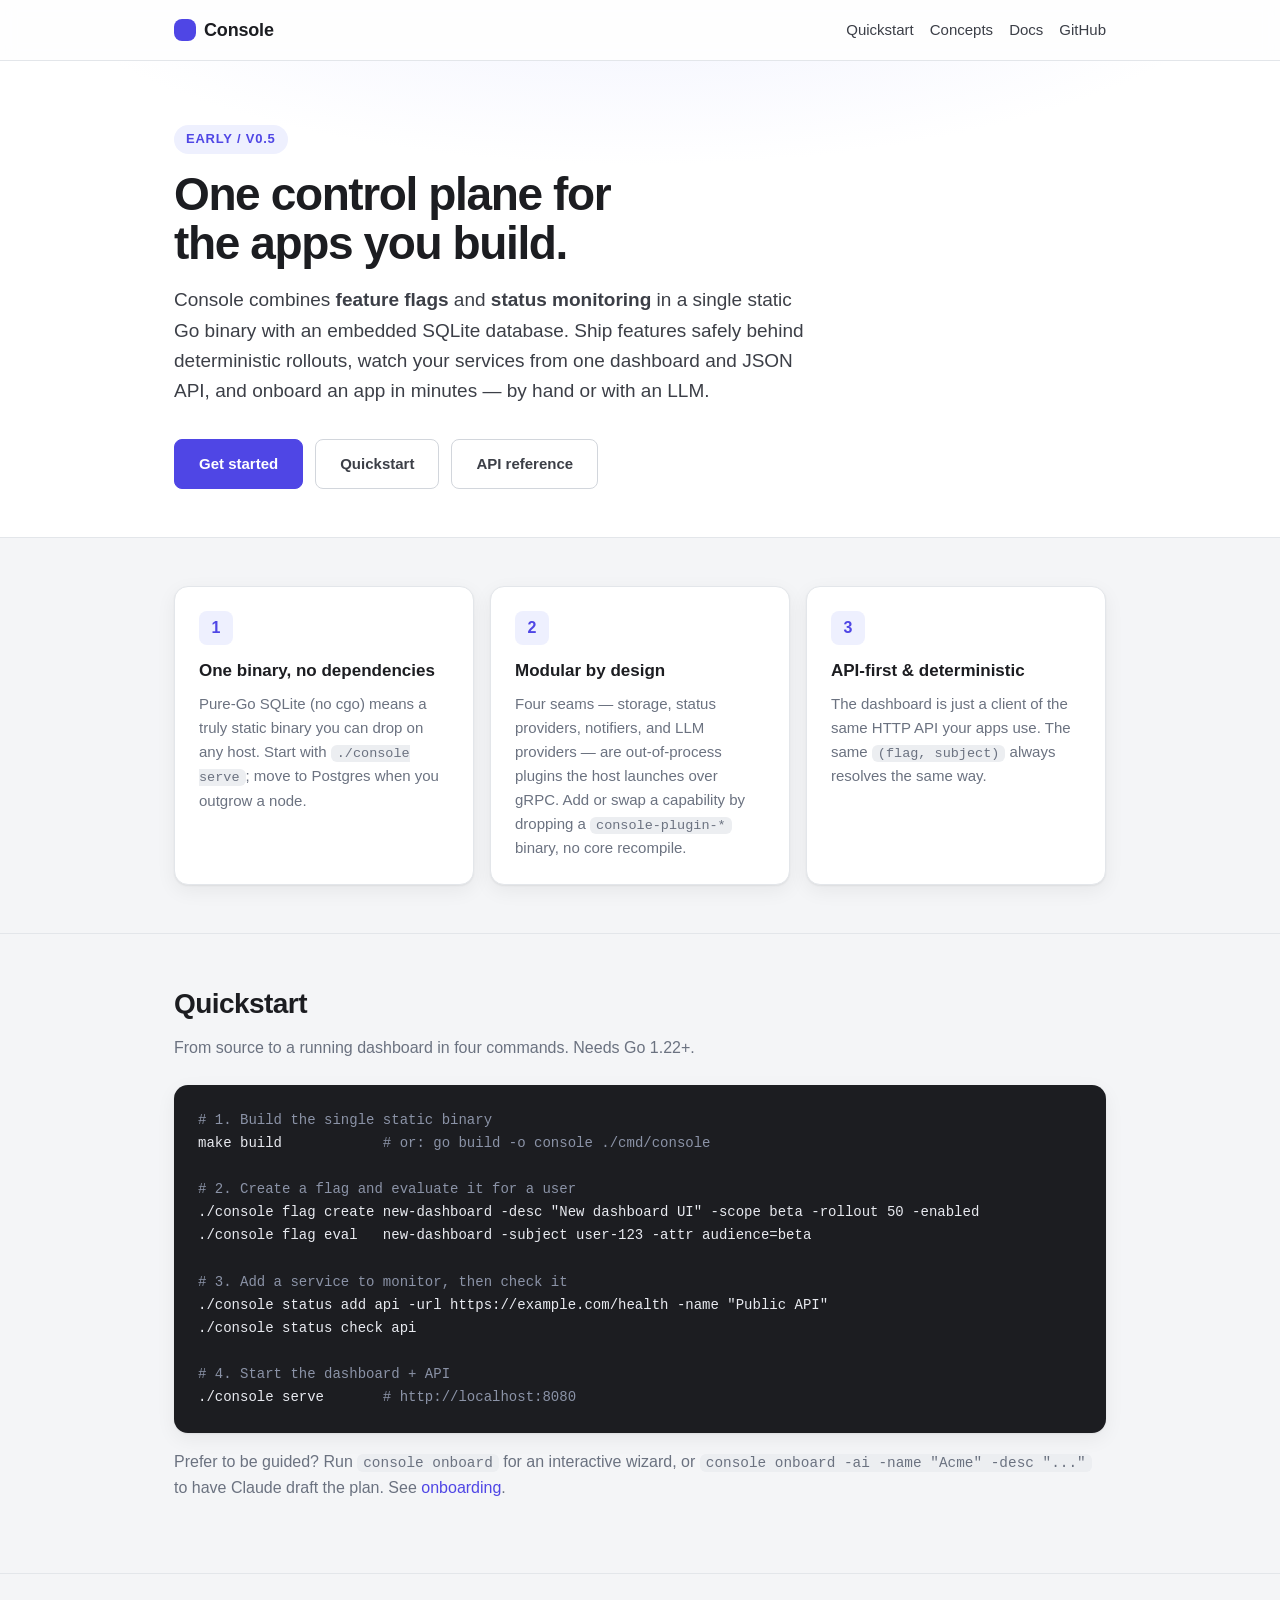
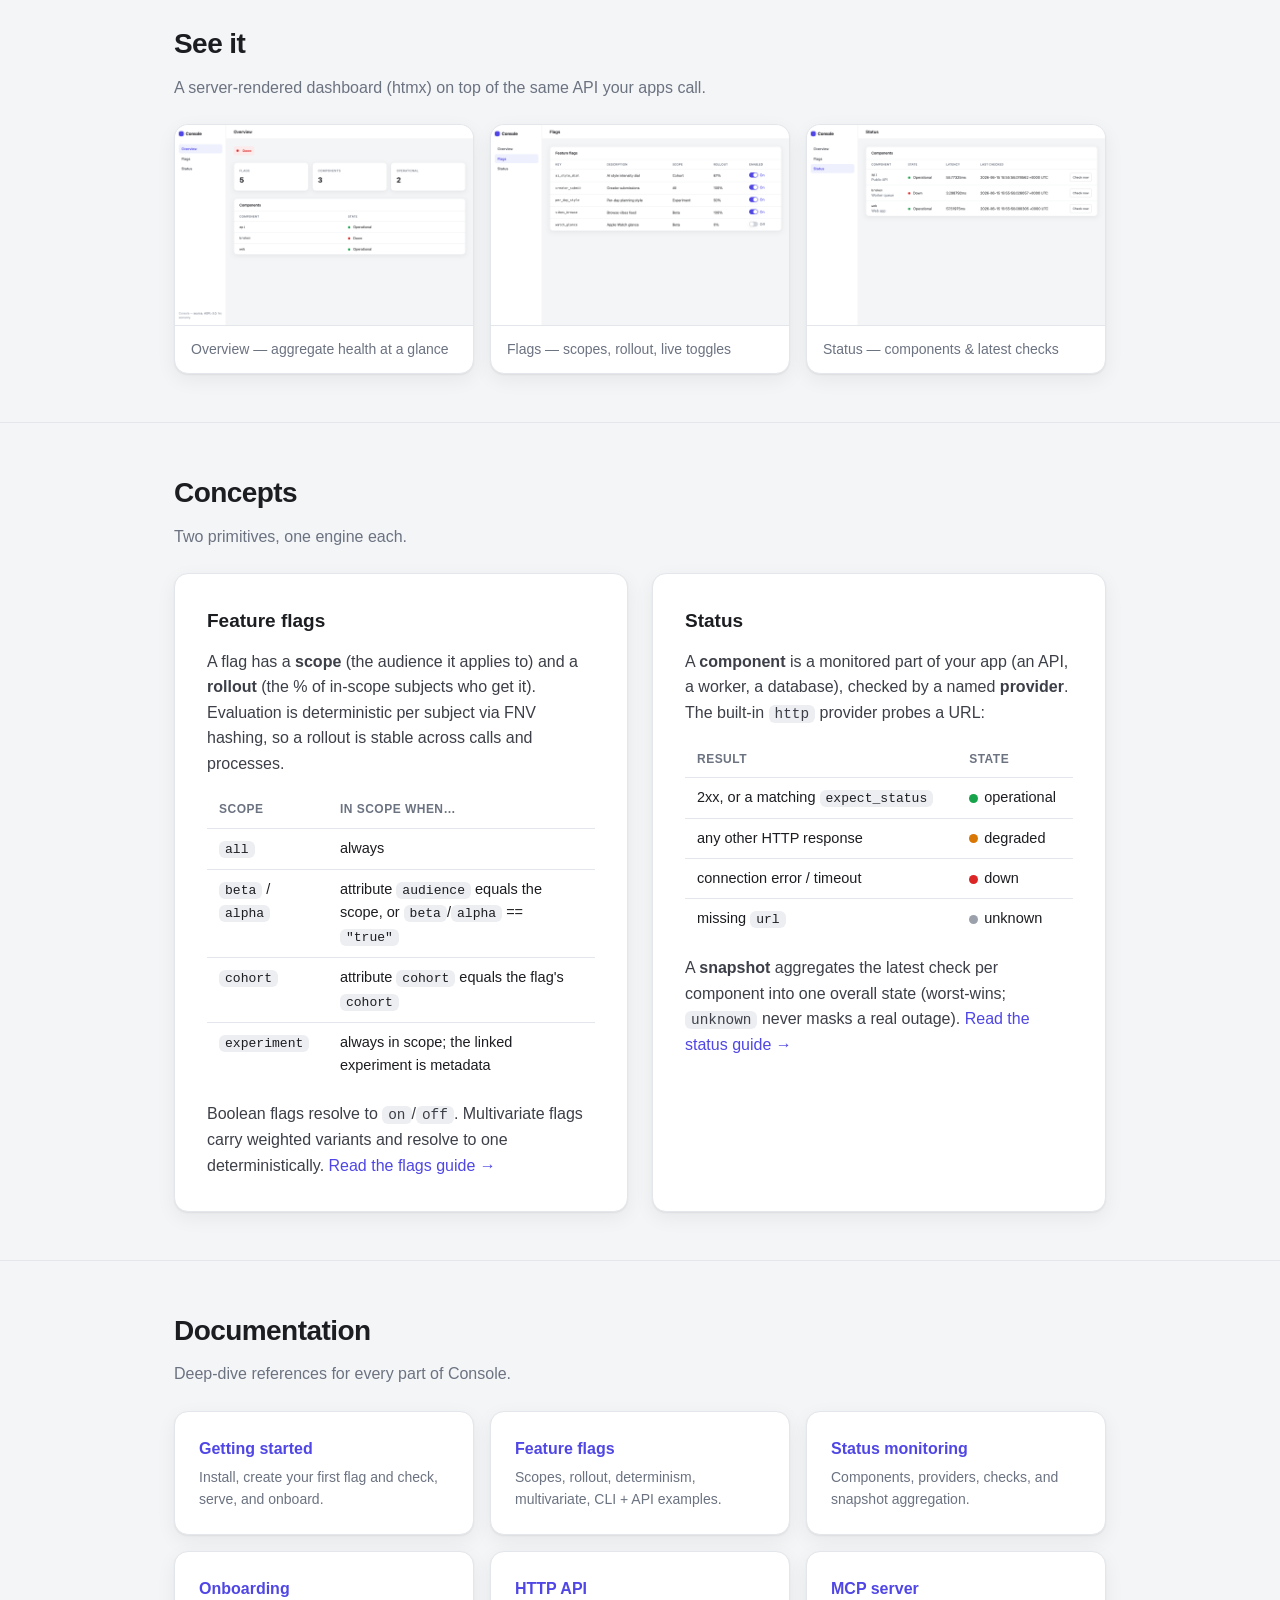
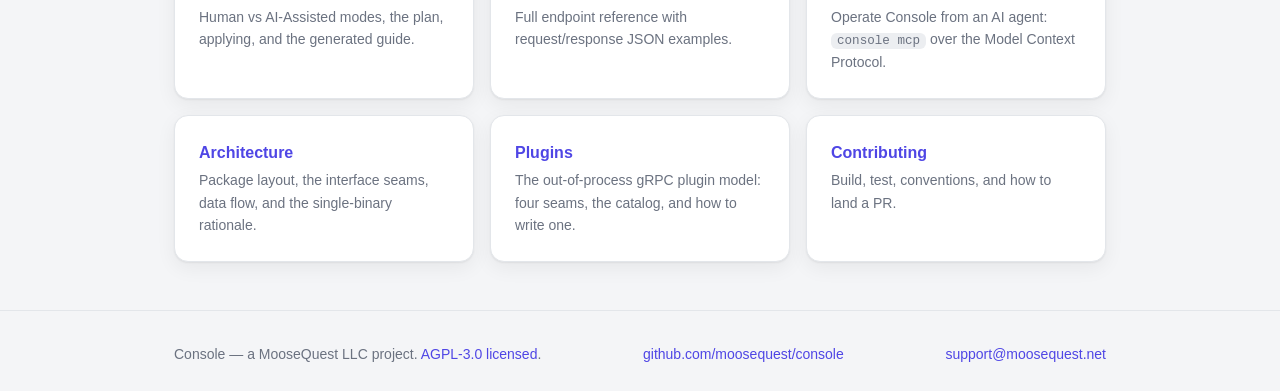
==== commit 27e04a61: "Release v0.5.0 Promote the Unreleased MCP work to v0.5.0: bump the release badge, status line (now n" ====
--- a/docs/index.html
+++ b/docs/index.html
@@ -24,7 +24,7 @@
 <a id="top"></a>
 <section class="hero" style="border-top:none;">
   <div class="wrap">
-    <span class="eyebrow">Early / v0.4</span>
+    <span class="eyebrow">Early / v0.5</span>
     <h1>One control plane for the apps you build.</h1>
     <p class="lede">
       Console combines <strong>feature flags</strong> and <strong>status monitoring</strong> in a single
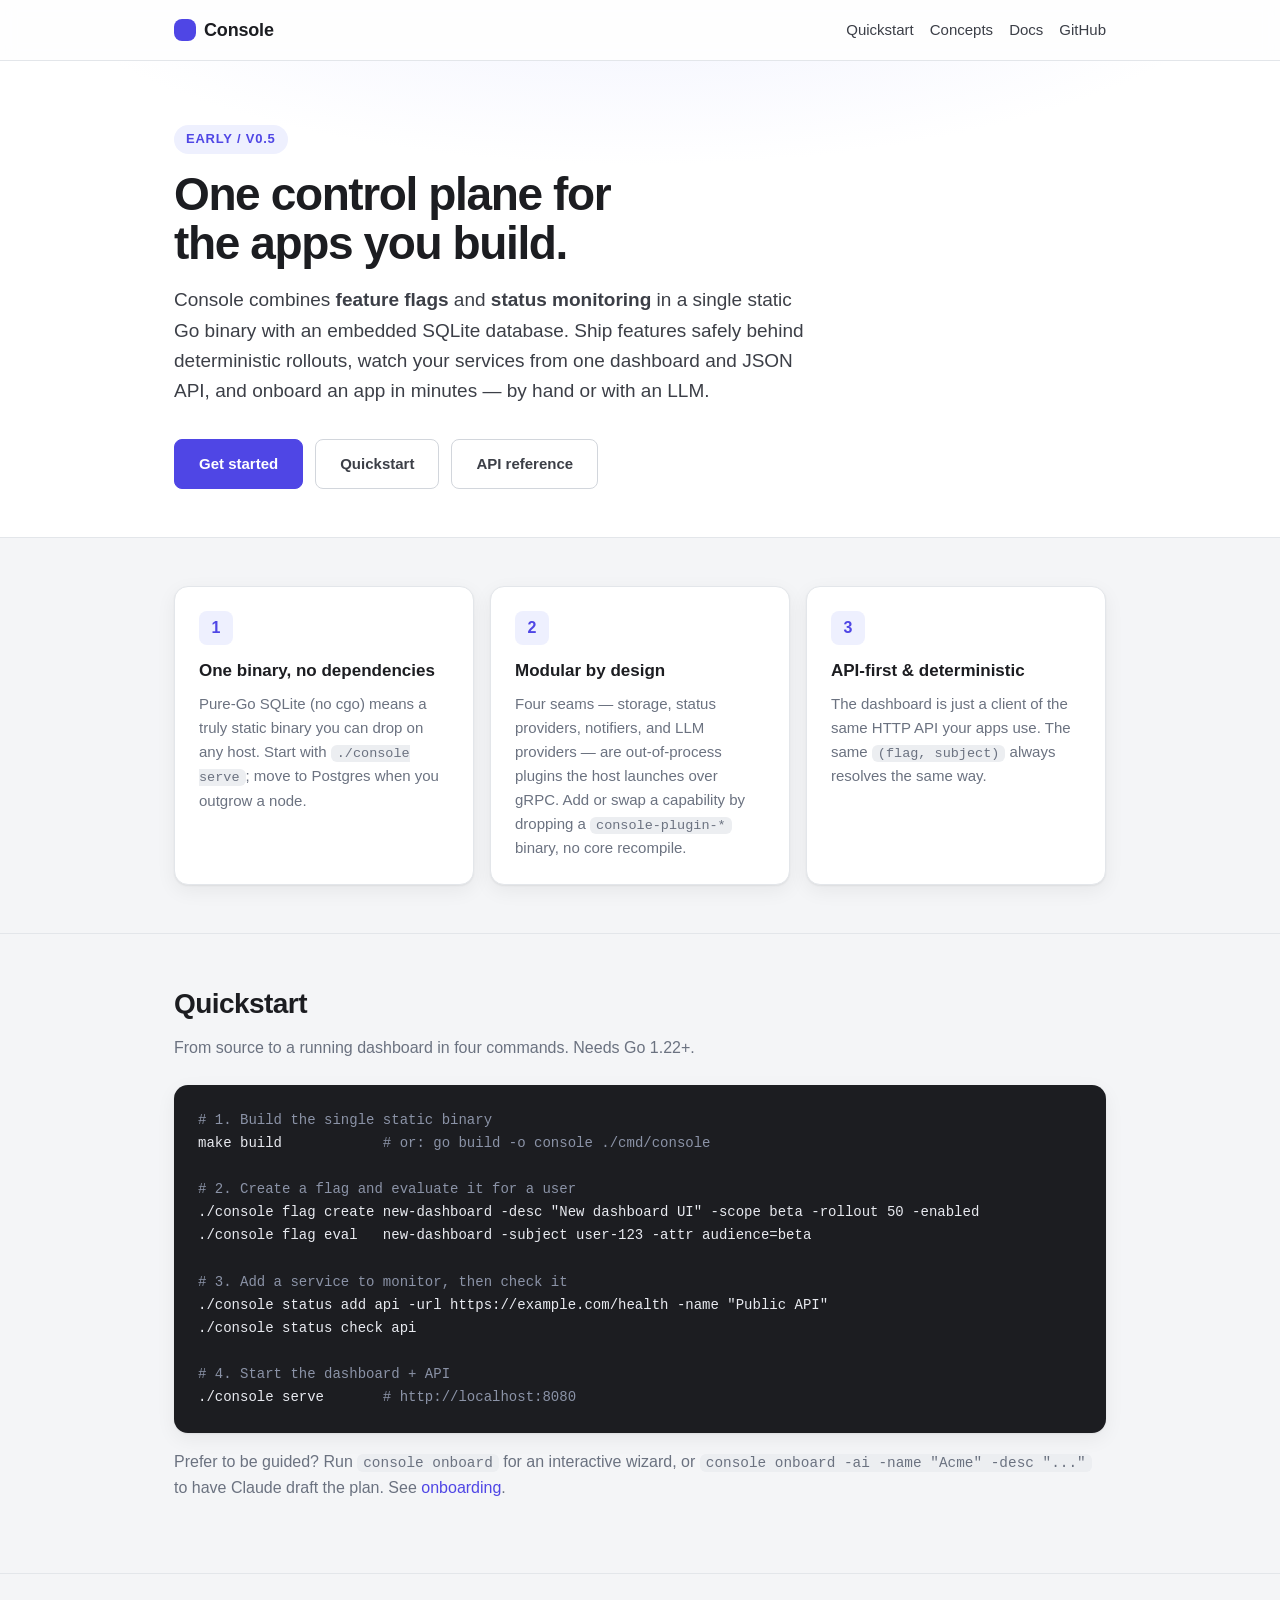
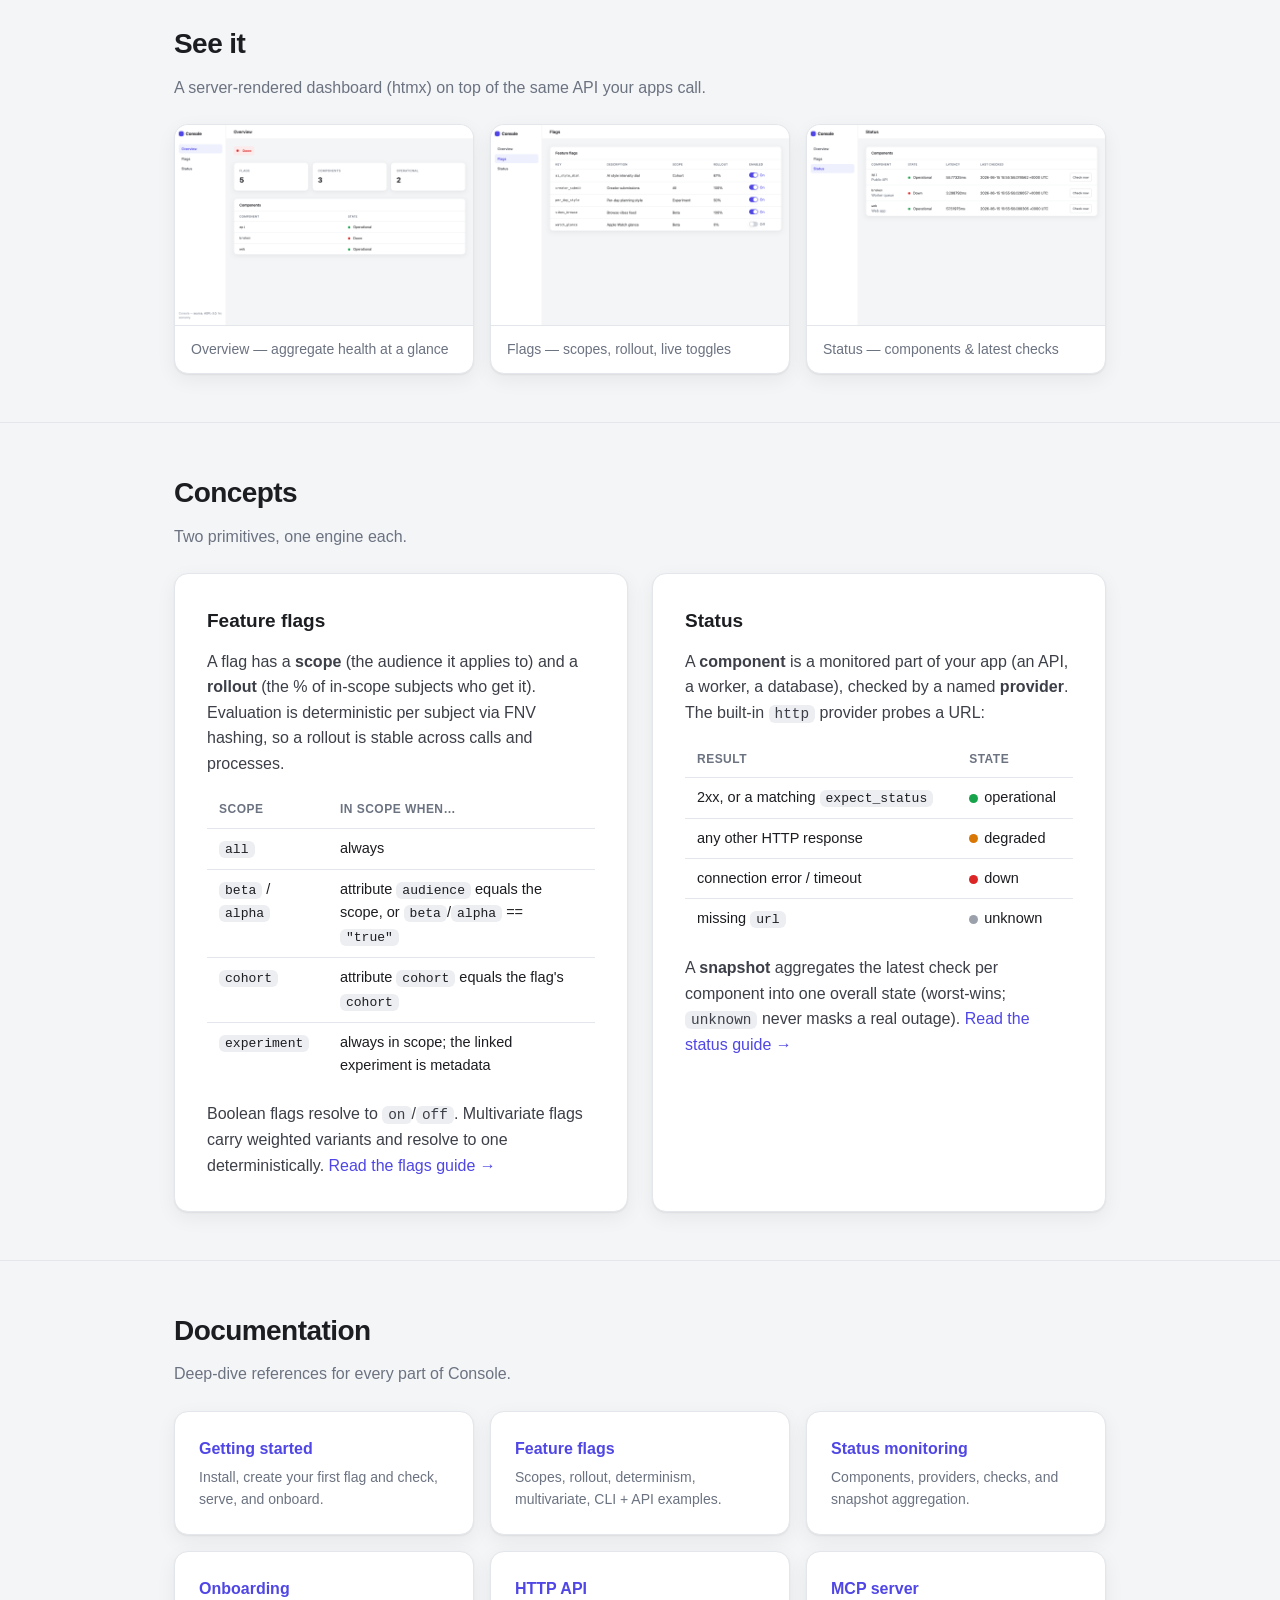
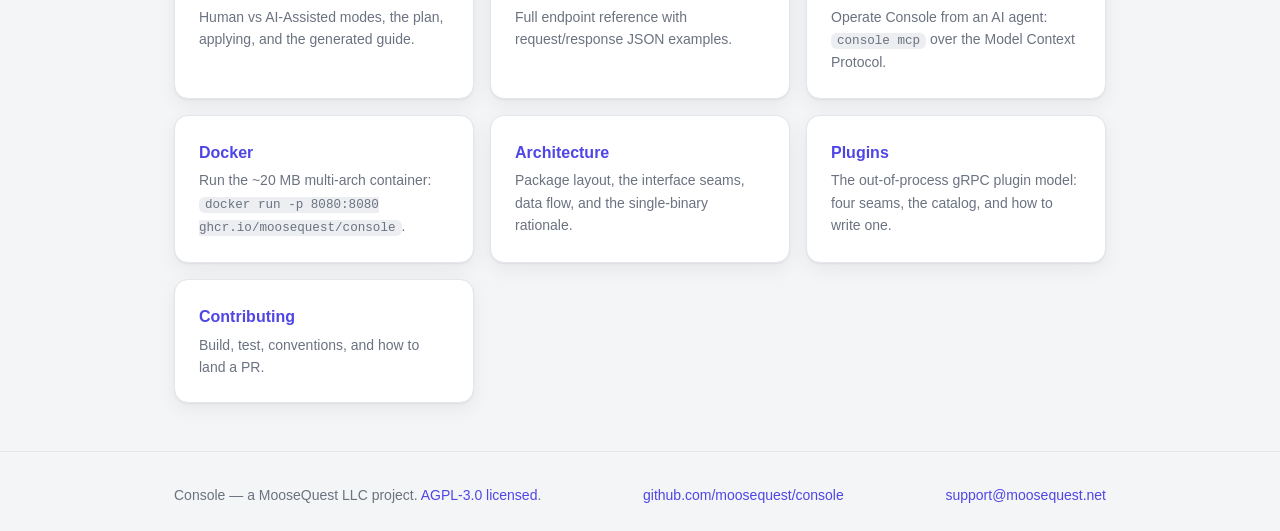
==== commit 5f6327df: "Ship a container image (multi-arch, distroless) + publish workflow Console now runs as a small conta" ====
--- a/docs/index.html
+++ b/docs/index.html
@@ -168,6 +168,7 @@
       <a class="doccard" href="onboarding.md"><h3>Onboarding</h3><p>Human vs AI-Assisted modes, the plan, applying, and the generated guide.</p></a>
       <a class="doccard" href="api.md"><h3>HTTP API</h3><p>Full endpoint reference with request/response JSON examples.</p></a>
       <a class="doccard" href="mcp.md"><h3>MCP server</h3><p>Operate Console from an AI agent: <code>console mcp</code> over the Model Context Protocol.</p></a>
+      <a class="doccard" href="docker.md"><h3>Docker</h3><p>Run the ~20&nbsp;MB multi-arch container: <code>docker run -p 8080:8080 ghcr.io/moosequest/console</code>.</p></a>
       <a class="doccard" href="architecture.md"><h3>Architecture</h3><p>Package layout, the interface seams, data flow, and the single-binary rationale.</p></a>
       <a class="doccard" href="plugins-architecture.md"><h3>Plugins</h3><p>The out-of-process gRPC plugin model: four seams, the catalog, and how to write one.</p></a>
       <a class="doccard" href="../CONTRIBUTING.md"><h3>Contributing</h3><p>Build, test, conventions, and how to land a PR.</p></a>
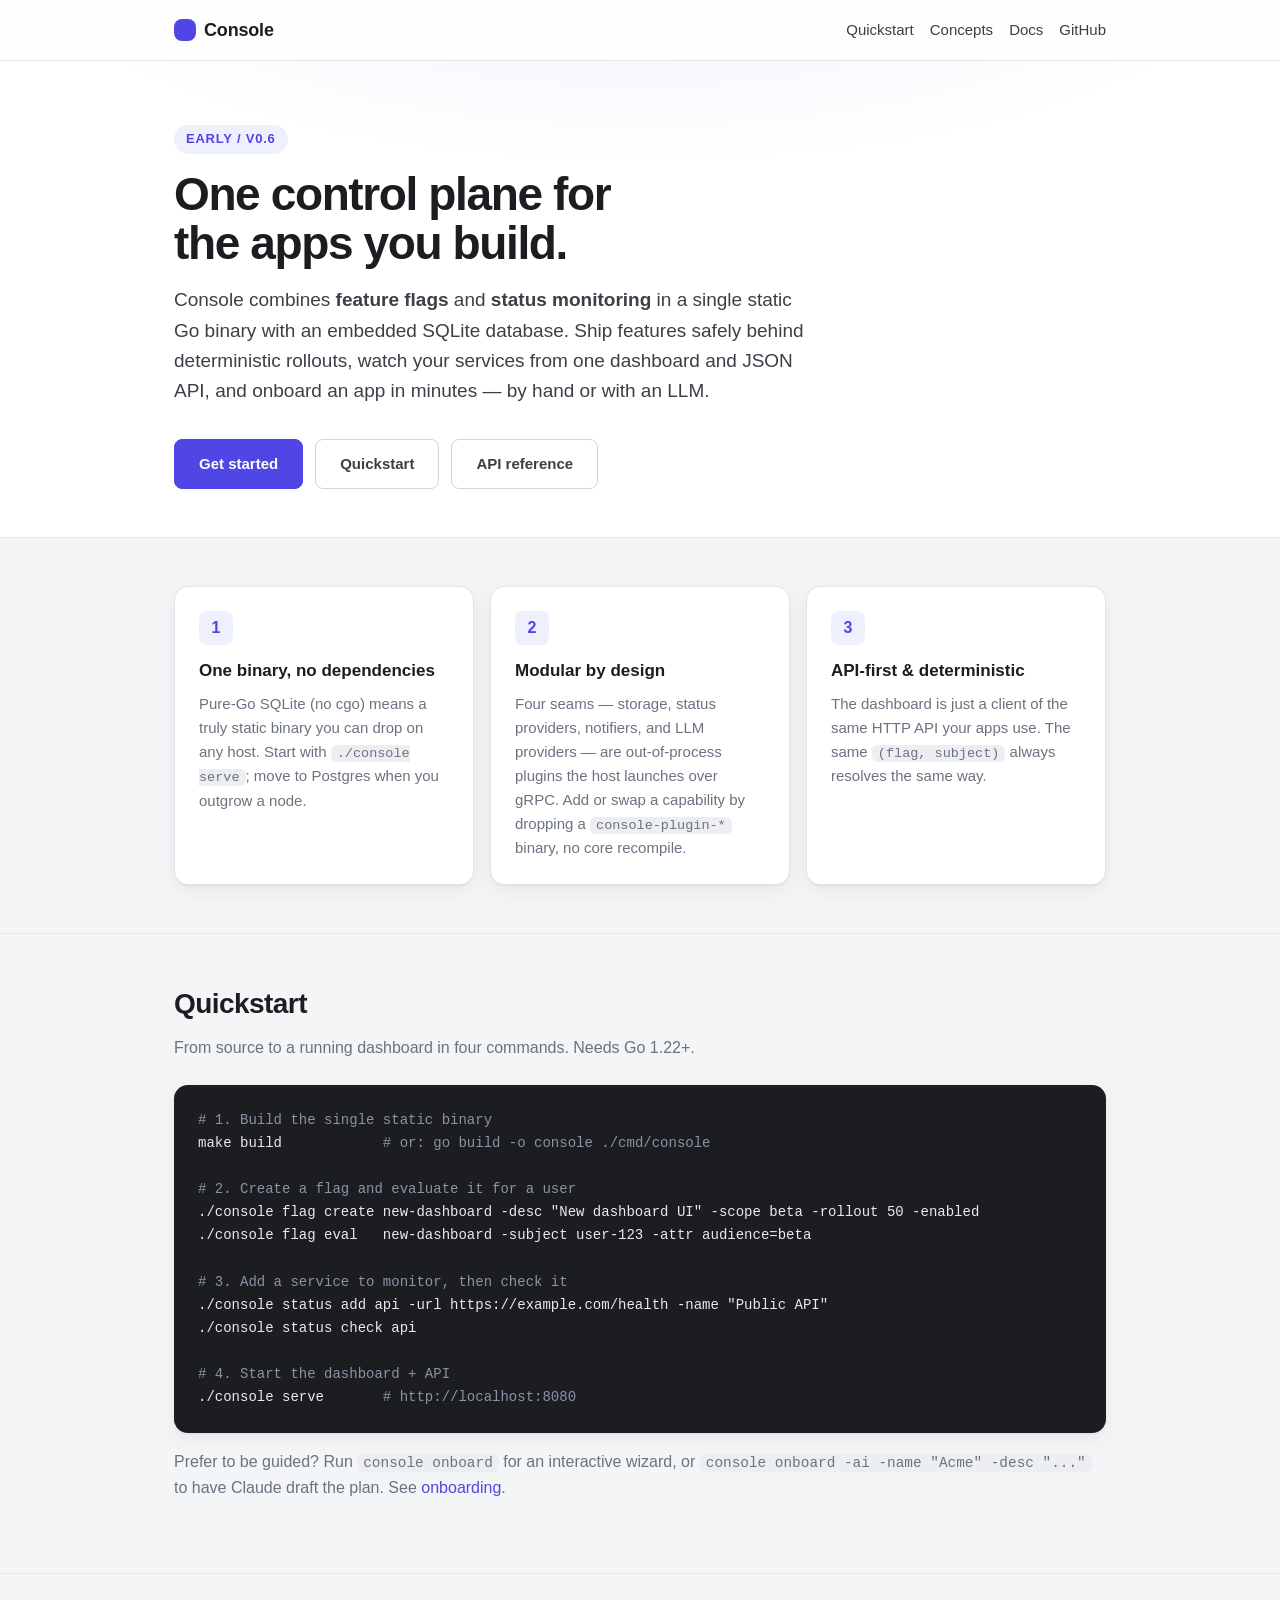
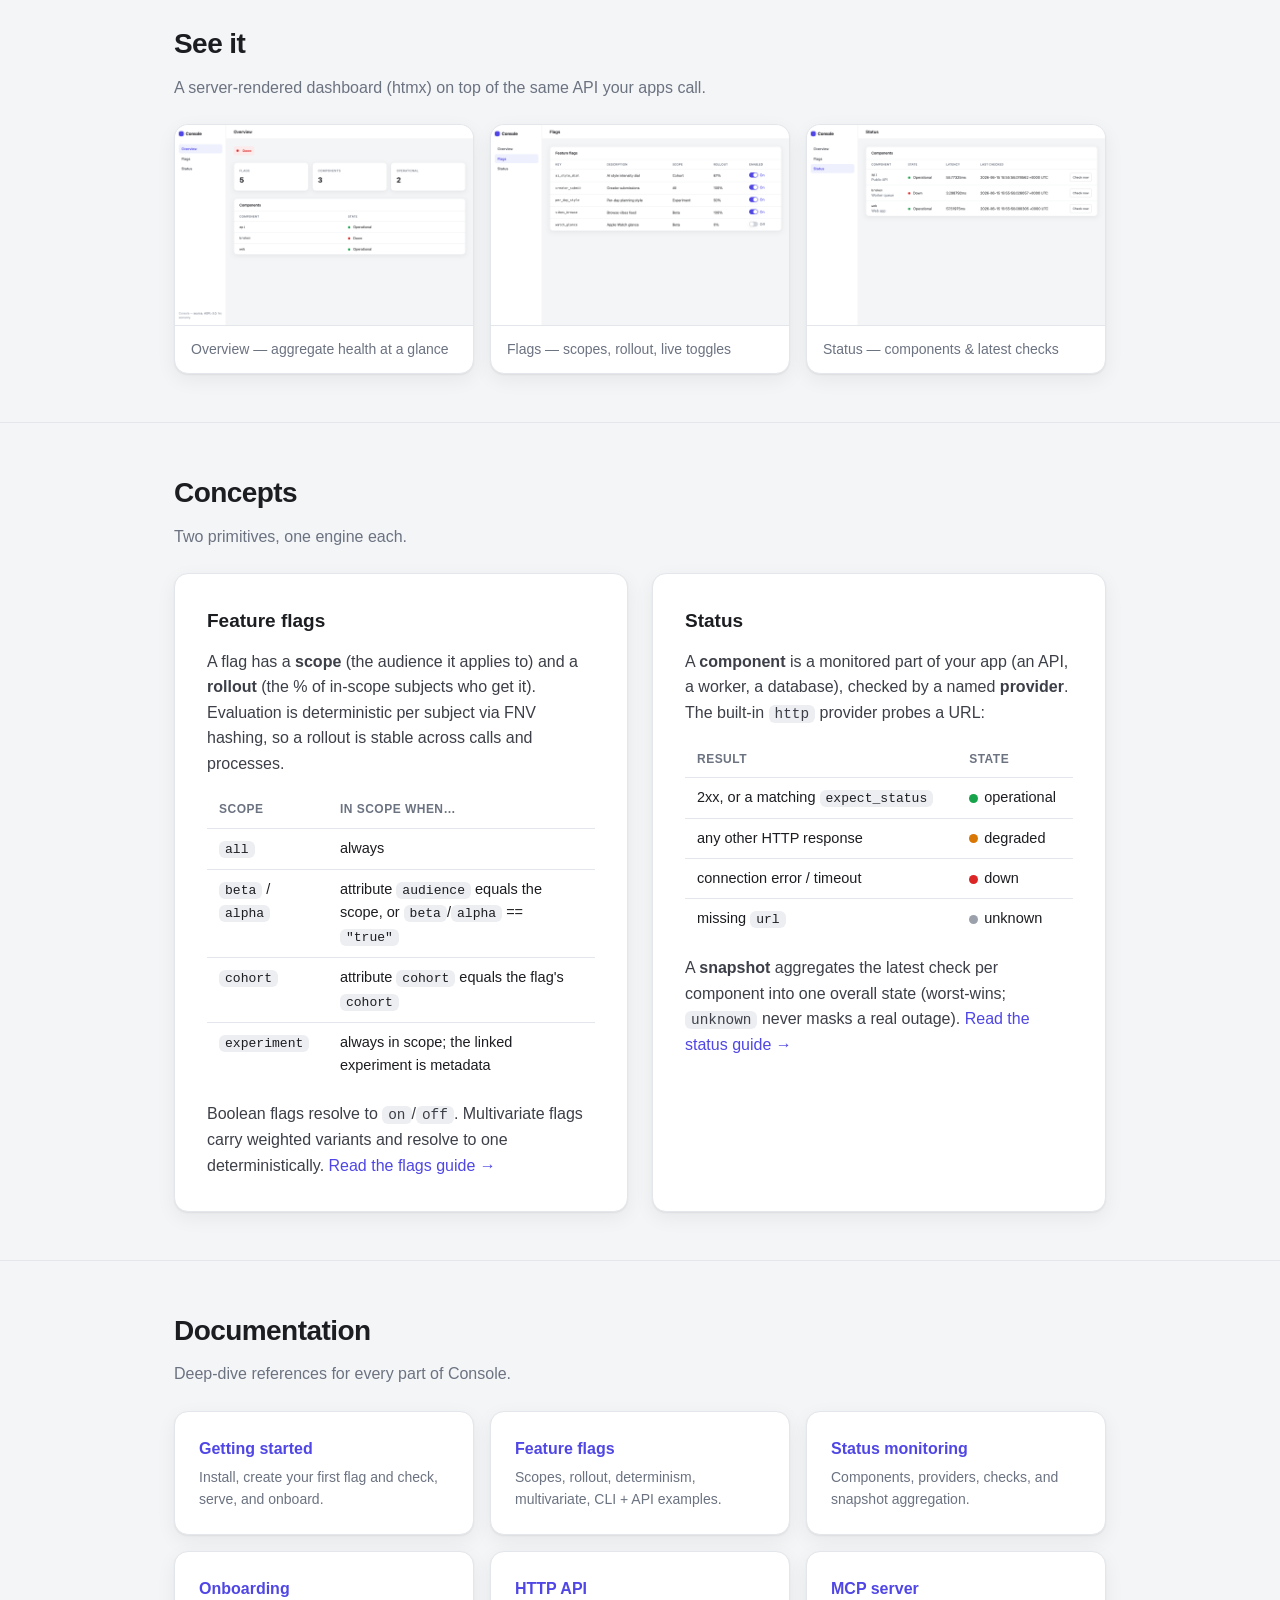
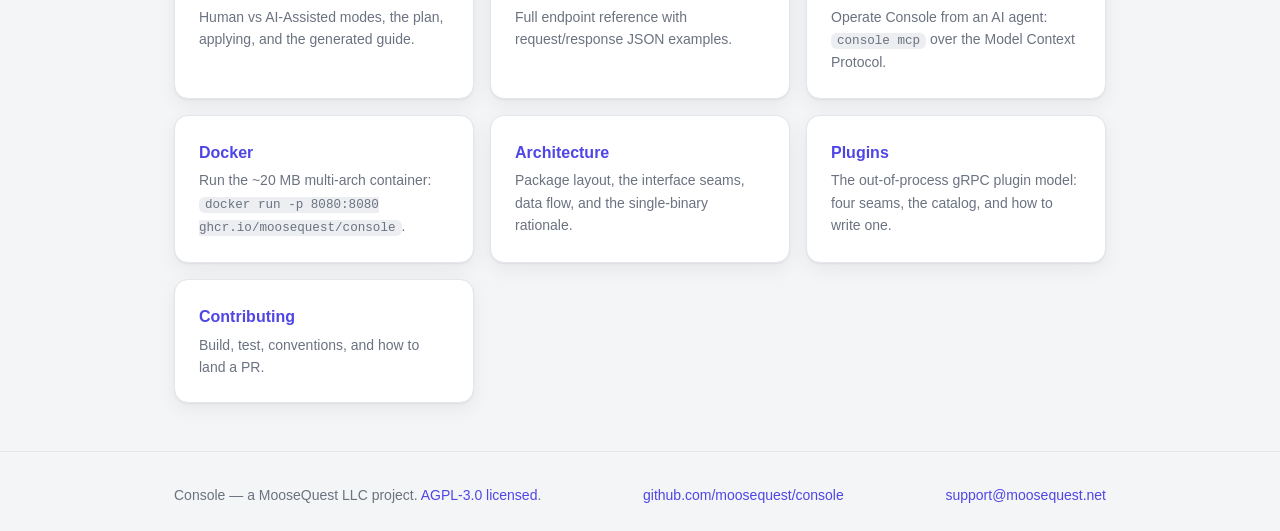
==== commit abbee1b7: "Release v0.6.0 Container image release. Promote the Unreleased work to v0.6.0: bump the release badg" ====
--- a/docs/index.html
+++ b/docs/index.html
@@ -24,7 +24,7 @@
 <a id="top"></a>
 <section class="hero" style="border-top:none;">
   <div class="wrap">
-    <span class="eyebrow">Early / v0.5</span>
+    <span class="eyebrow">Early / v0.6</span>
     <h1>One control plane for the apps you build.</h1>
     <p class="lede">
       Console combines <strong>feature flags</strong> and <strong>status monitoring</strong> in a single
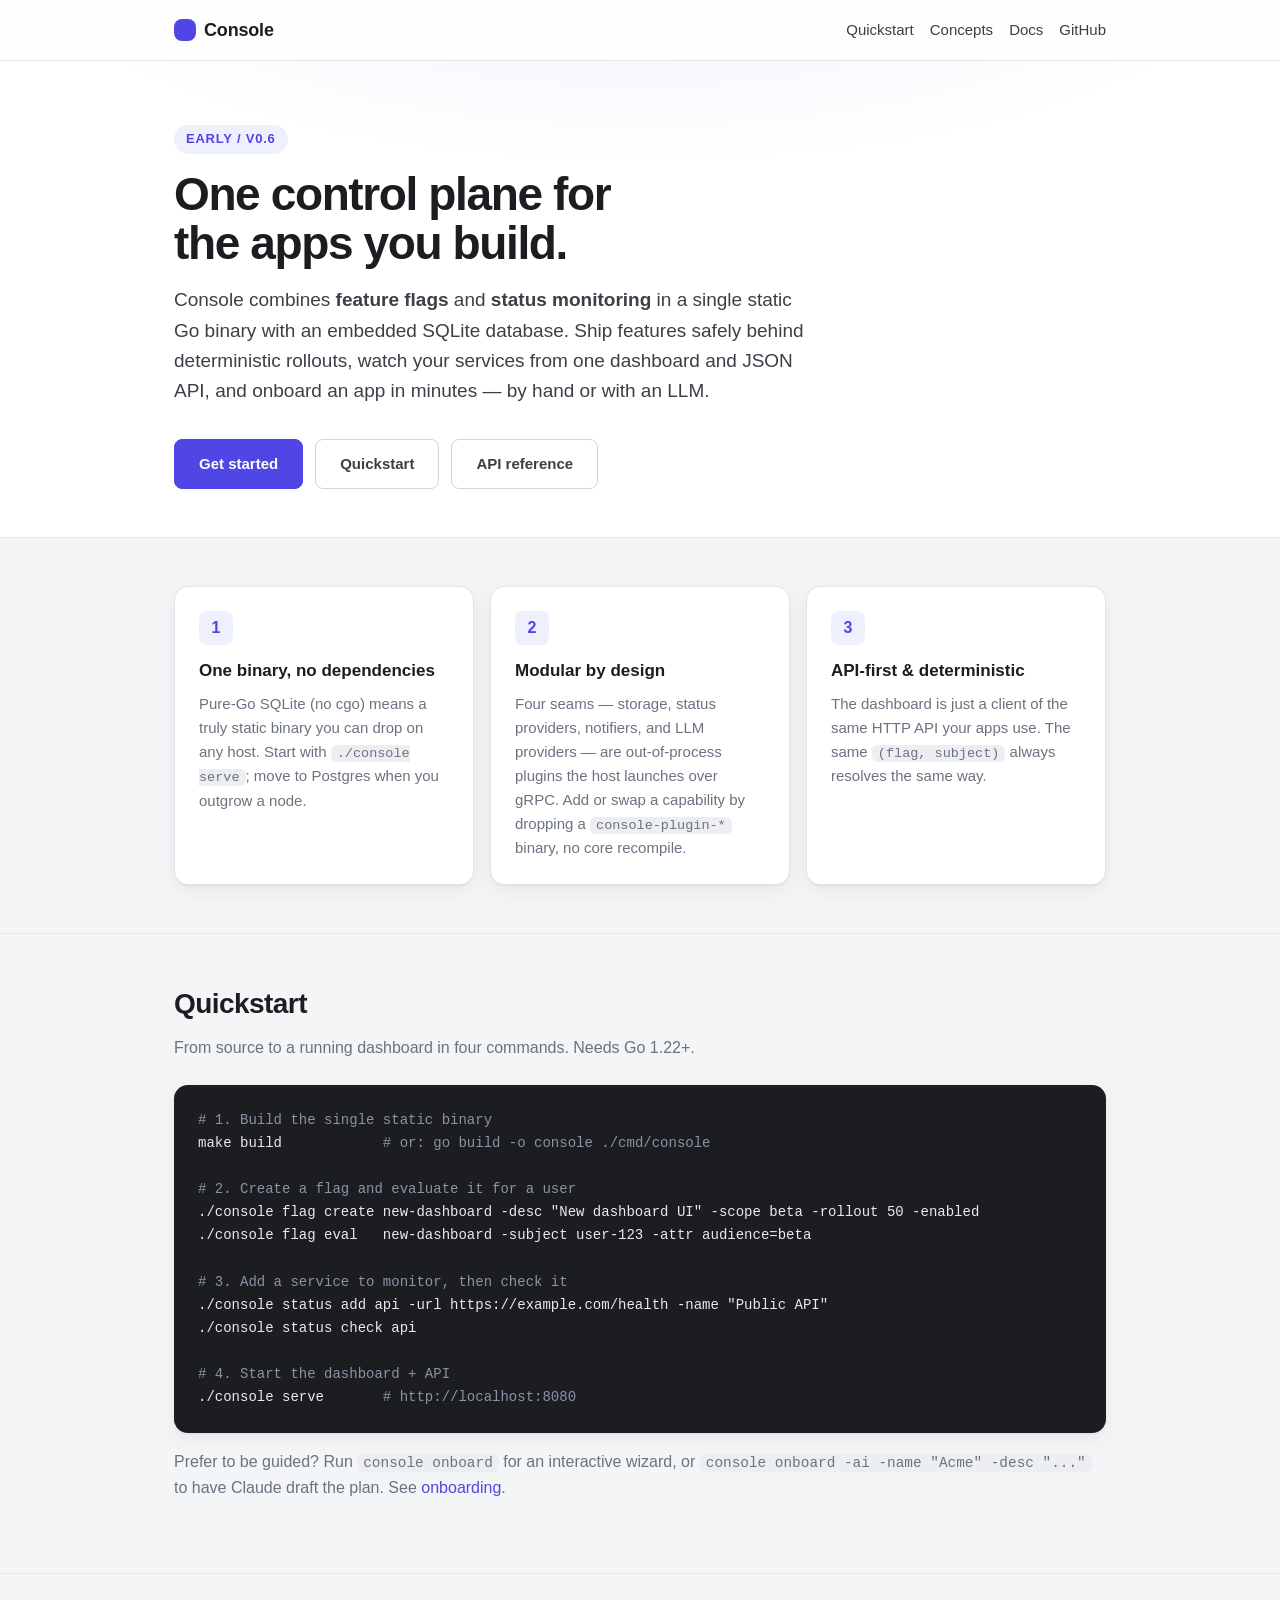
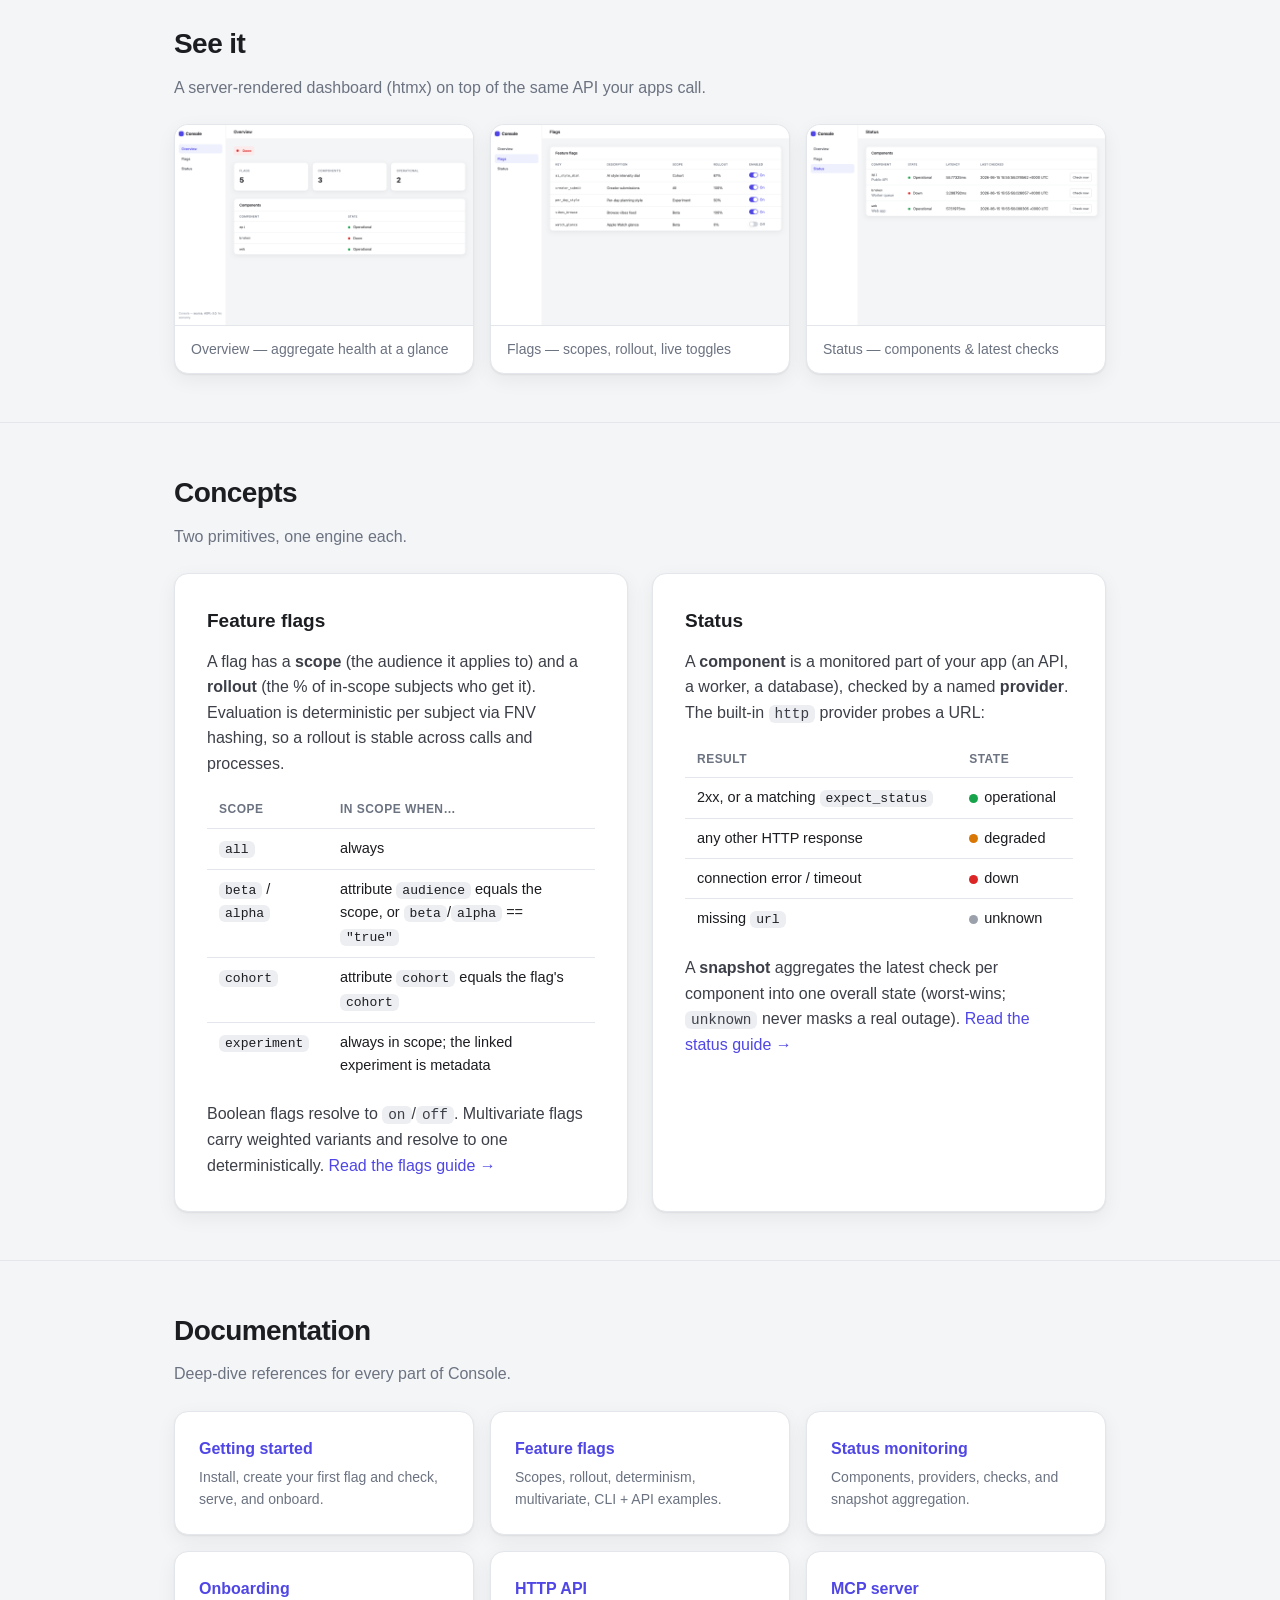
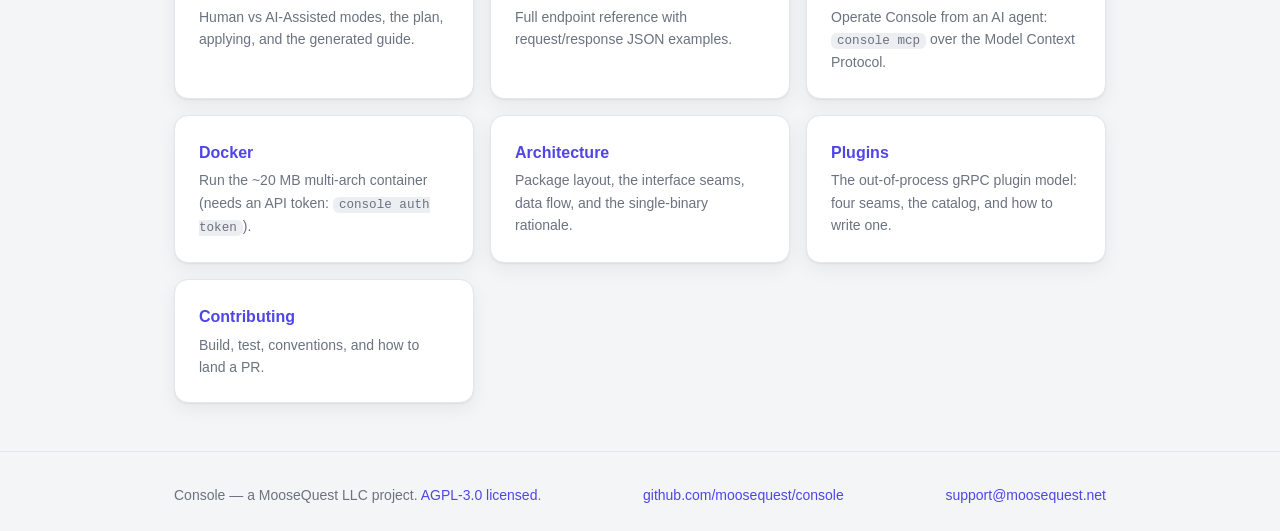
==== commit 261374d4: "docs: auth rollout, SECURITY, hardening, docker quickstart, breaking-change release notes (#78)" ====
--- a/docs/index.html
+++ b/docs/index.html
@@ -168,7 +168,7 @@
       <a class="doccard" href="onboarding.md"><h3>Onboarding</h3><p>Human vs AI-Assisted modes, the plan, applying, and the generated guide.</p></a>
       <a class="doccard" href="api.md"><h3>HTTP API</h3><p>Full endpoint reference with request/response JSON examples.</p></a>
       <a class="doccard" href="mcp.md"><h3>MCP server</h3><p>Operate Console from an AI agent: <code>console mcp</code> over the Model Context Protocol.</p></a>
-      <a class="doccard" href="docker.md"><h3>Docker</h3><p>Run the ~20&nbsp;MB multi-arch container: <code>docker run -p 8080:8080 ghcr.io/moosequest/console</code>.</p></a>
+      <a class="doccard" href="docker.md"><h3>Docker</h3><p>Run the ~20&nbsp;MB multi-arch container (needs an API token: <code>console auth token</code>).</p></a>
       <a class="doccard" href="architecture.md"><h3>Architecture</h3><p>Package layout, the interface seams, data flow, and the single-binary rationale.</p></a>
       <a class="doccard" href="plugins-architecture.md"><h3>Plugins</h3><p>The out-of-process gRPC plugin model: four seams, the catalog, and how to write one.</p></a>
       <a class="doccard" href="../CONTRIBUTING.md"><h3>Contributing</h3><p>Build, test, conventions, and how to land a PR.</p></a>
